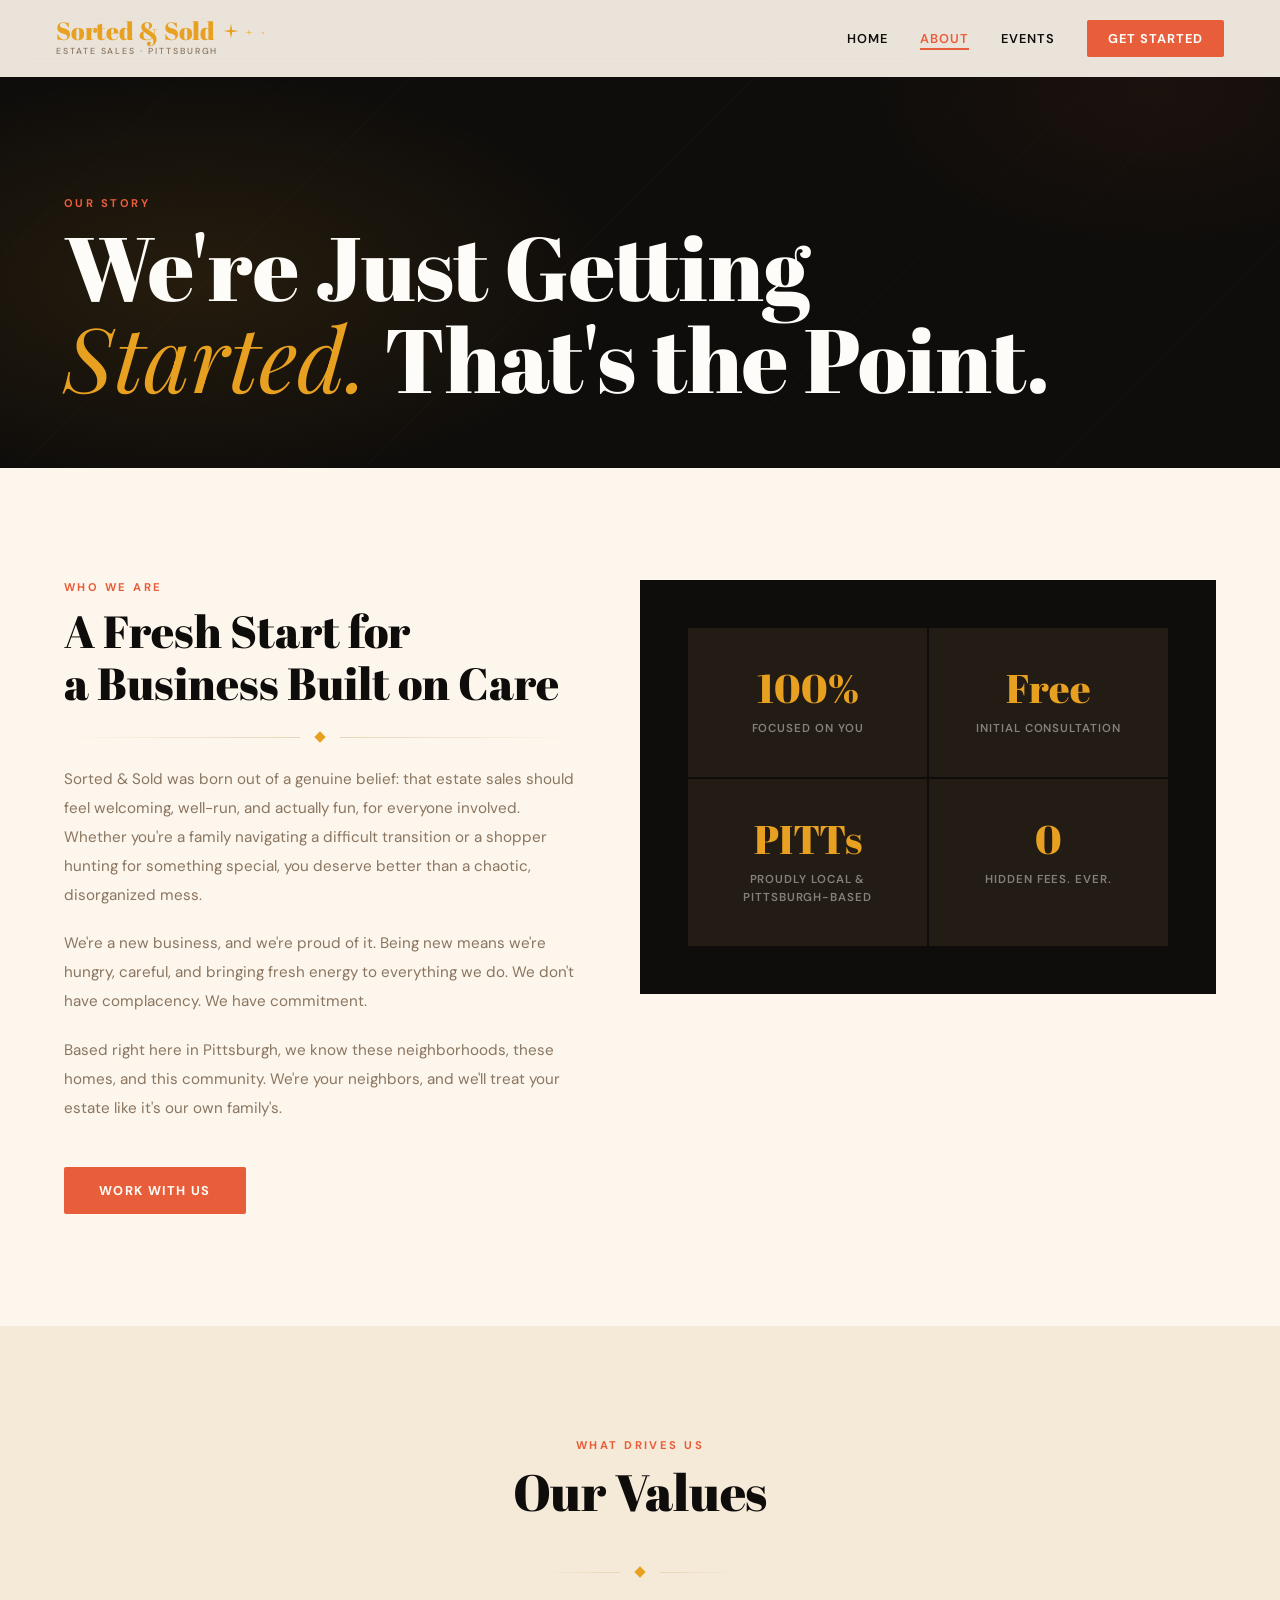
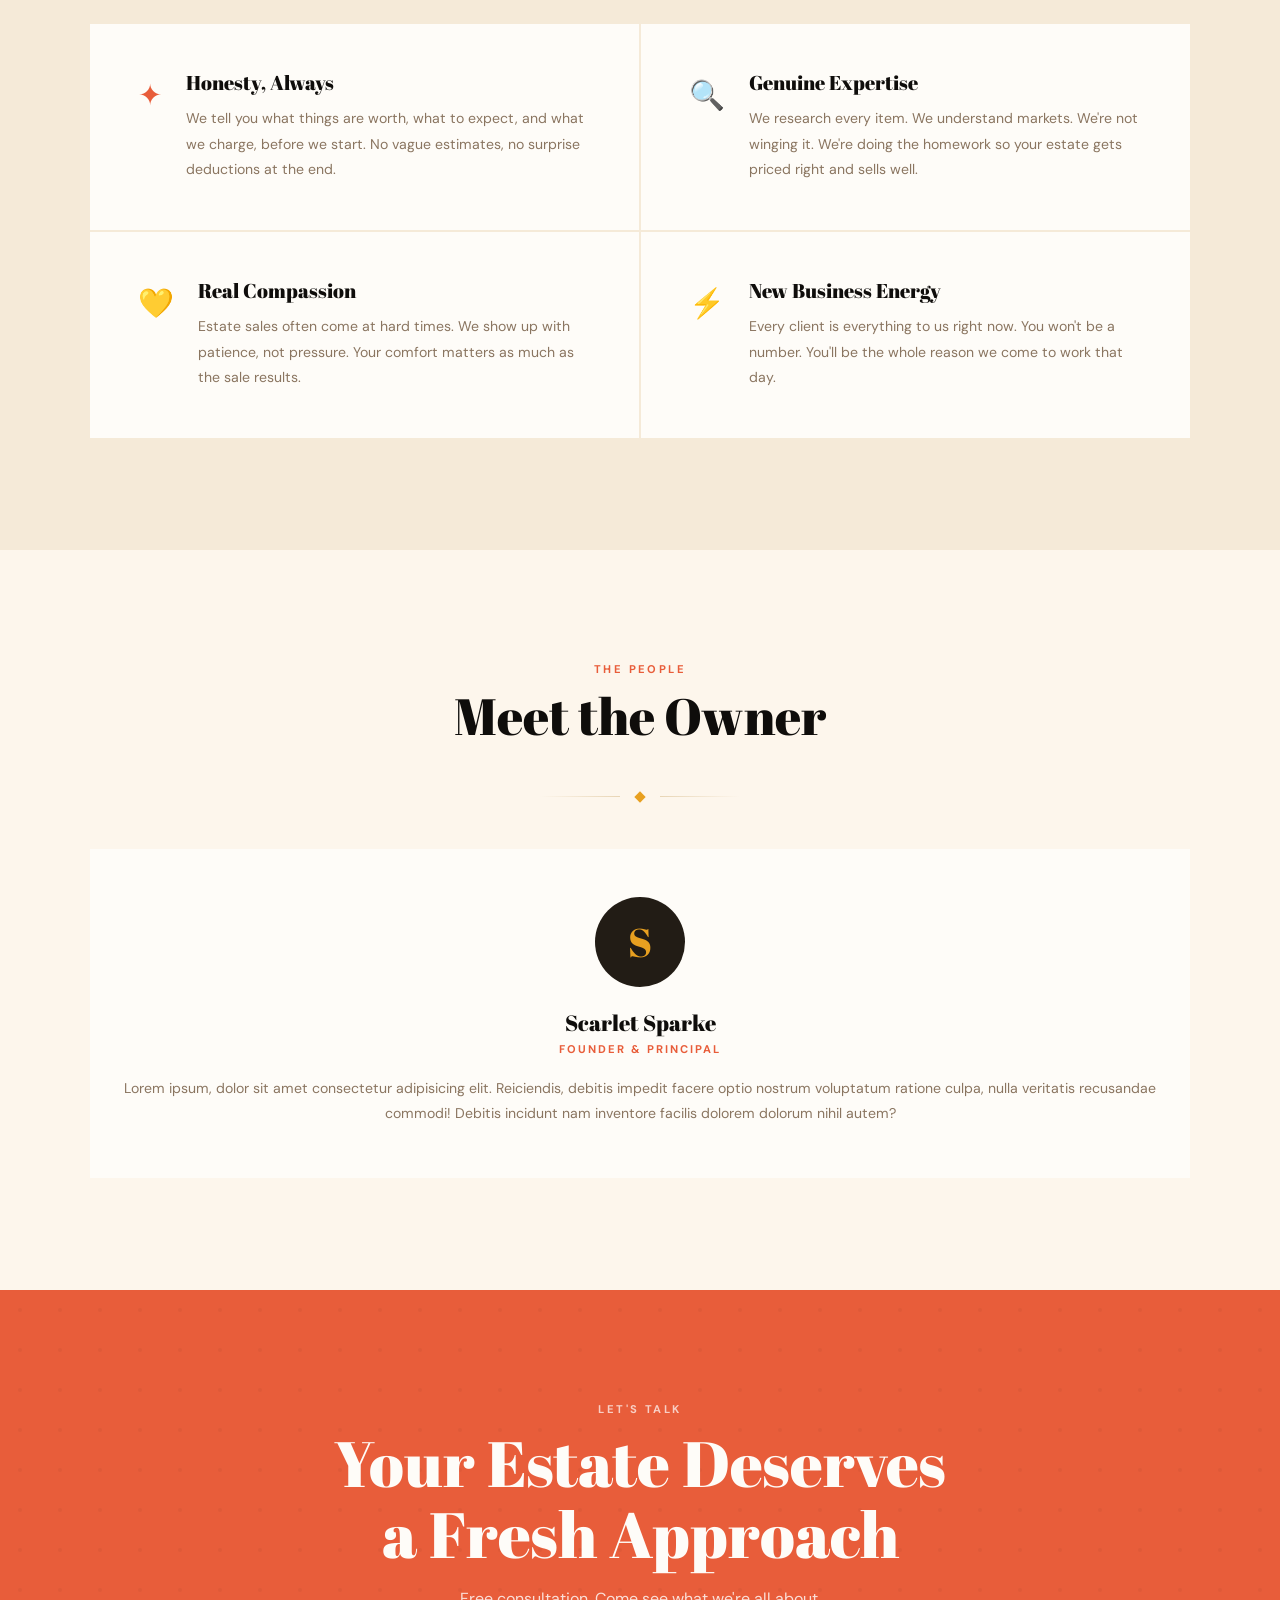
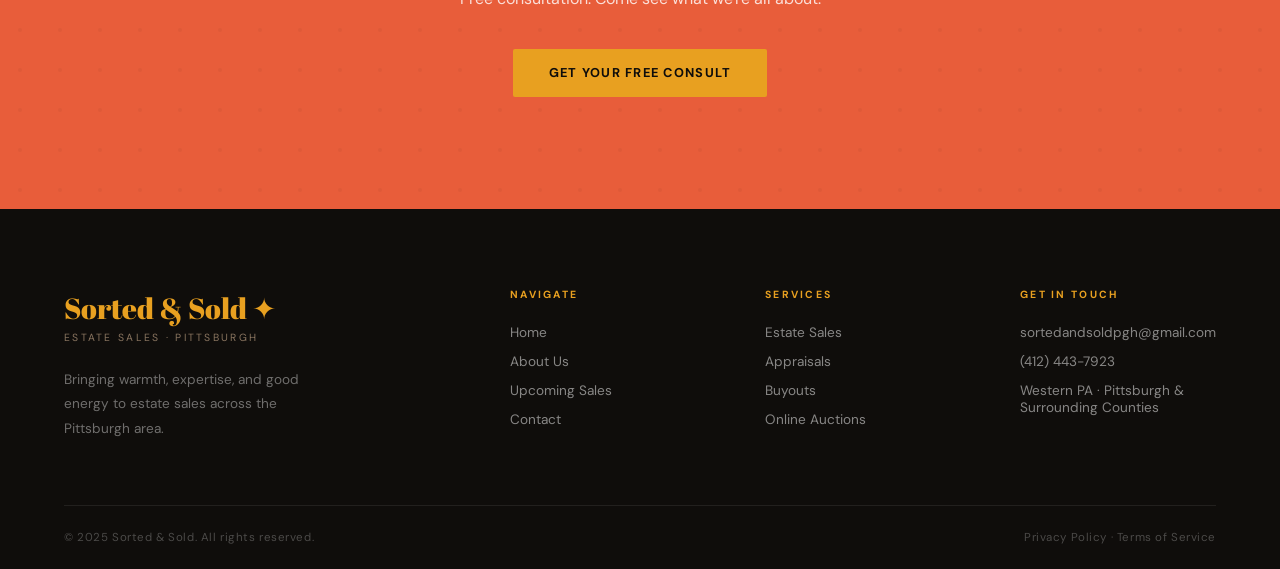
==== about.html @ 0064c1ed "Update about page content and styles Co-Authored-By: Claude Sonnet 4.6 <noreply@anthropic.com>" ====
<!DOCTYPE html>
<html lang="en">
<head>
  <meta charset="UTF-8" />
  <meta name="viewport" content="width=device-width, initial-scale=1.0" />
  <title>About — Sorted &amp; Sold</title>
  <link rel="stylesheet" href="styles.css" />
</head>
<body>

<nav id="mainNav">
  <a class="logo-wrap" href="index.html">
    <div class="logo-wordmark">
      Sorted &amp; Sold
      <span class="logo-sparkle-group">
        <span class="sparkle"><svg width="18" height="18" viewBox="0 0 24 24"><path d="M12 2 L13.5 10.5 L22 12 L13.5 13.5 L12 22 L10.5 13.5 L2 12 L10.5 10.5 Z" fill="#e8a020"/></svg></span>
        <span class="sparkle"><svg width="14" height="14" viewBox="0 0 24 24"><path d="M12 2 L13.5 10.5 L22 12 L13.5 13.5 L12 22 L10.5 13.5 L2 12 L10.5 10.5 Z" fill="#f5bb4a"/></svg></span>
        <span class="sparkle"><svg width="10" height="10" viewBox="0 0 24 24"><path d="M12 2 L13.5 10.5 L22 12 L13.5 13.5 L12 22 L10.5 13.5 L2 12 L10.5 10.5 Z" fill="#e8a020"/></svg></span>
      </span>
    </div>
    <span class="logo-tagline">Estate Sales · Pittsburgh</span>
  </a>
  <ul class="nav-links" id="navLinks">
    <li><a href="index.html" data-page="index.html">Home</a></li>
    <li><a href="about.html" data-page="about.html">About</a></li>
    <li><a href="events.html" data-page="events.html">Events</a></li>
    <li><a href="contact.html" data-page="contact.html" class="nav-cta">Get Started</a></li>
  </ul>
  <div class="hamburger" id="hamburger"><span></span><span></span><span></span></div>
</nav>

<div class="page-hero">
  <div class="page-hero-bg"></div>
  <div class="page-hero-lines"></div>
  <div class="page-hero-content">
    <span class="section-label">Our Story</span>
    <h1>We're Just Getting<br><em>Started.</em> That's the Point.</h1>
  </div>
</div>

<div class="about-story">
  <div class="about-story-text">
    <span class="section-label">Who We Are</span>
    <h2>A Fresh Start for<br>a Business Built on Care</h2>
    <div class="divider" style="margin:1.5rem 0"><div class="divider-diamond"></div></div>
    <p>Sorted &amp; Sold was born out of a genuine belief: that estate sales should feel welcoming, well-run, and actually fun, for everyone involved. Whether you're a family navigating a difficult transition or a shopper hunting for something special, you deserve better than a chaotic, disorganized mess.</p>
    <p>We're a new business, and we're proud of it. Being new means we're hungry, careful, and bringing fresh energy to everything we do. We don't have complacency. We have commitment.</p>
    <p>Based right here in Pittsburgh, we know these neighborhoods, these homes, and this community. We're your neighbors, and we'll treat your estate like it's our own family's.</p>
    <a href="contact.html" class="btn btn-coral" style="margin-top:1.5rem;display:inline-block">Work With Us</a>
  </div>
  <div class="about-visual">
    <div class="about-card">
      <div class="about-stat">
        <div class="num">100%</div>
        <div class="label">Focused on You</div>
      </div>
      <div class="about-stat">
        <div class="num">Free</div>
        <div class="label">Initial Consultation</div>
      </div>
      <div class="about-stat">
        <div class="num">PITTs</div>
        <div class="label">Proudly Local &amp; Pittsburgh-Based</div>
      </div>
      <div class="about-stat">
        <div class="num">0</div>
        <div class="label">Hidden Fees. Ever.</div>
      </div>
    </div>
  </div>
</div>

<section class="values-section">
  <div class="values-inner">
    <span class="section-label" style="text-align:center;display:block">What Drives Us</span>
    <h2>Our Values</h2>
    <div class="divider" style="max-width:200px;margin:1.5rem auto 3rem"><div class="divider-diamond"></div></div>
    <div class="values-grid">
      <div class="value-item">
        <div class="value-icon">✦</div>
        <div>
          <h3>Honesty, Always</h3>
          <p>We tell you what things are worth, what to expect, and what we charge, before we start. No vague estimates, no surprise deductions at the end.</p>
        </div>
      </div>
      <div class="value-item">
        <div class="value-icon">🔍</div>
        <div>
          <h3>Genuine Expertise</h3>
          <p>We research every item. We understand markets. We're not winging it. We're doing the homework so your estate gets priced right and sells well.</p>
        </div>
      </div>
      <div class="value-item">
        <div class="value-icon">💛</div>
        <div>
          <h3>Real Compassion</h3>
          <p>Estate sales often come at hard times. We show up with patience, not pressure. Your comfort matters as much as the sale results.</p>
        </div>
      </div>
      <div class="value-item">
        <div class="value-icon">⚡</div>
        <div>
          <h3>New Business Energy</h3>
          <p>Every client is everything to us right now. You won't be a number. You'll be the whole reason we come to work that day.</p>
        </div>
      </div>
    </div>
  </div>
</section>

<section class="team-section">
  <span class="section-label" style="text-align:center;display:block">The People</span>
  <h2>Meet the Owner</h2>
  <div class="divider" style="max-width:200px;margin:1.5rem auto 3rem"><div class="divider-diamond"></div></div>
  <div class="team-grid">
    <div class="team-card">
      <div class="team-avatar">S</div>
      <h3>Scarlet Sparke</h3>
      <div class="role">Founder &amp; Principal</div>
      <p>Lorem ipsum, dolor sit amet consectetur adipisicing elit. Reiciendis, debitis impedit facere optio nostrum voluptatum ratione culpa, nulla veritatis recusandae commodi! Debitis incidunt nam inventore facilis dolorem dolorum nihil autem?</p>
    </div>
  </div>
</section>

<section class="cta-banner">
  <span class="section-label">Let's Talk</span>
  <h2>Your Estate Deserves<br>a Fresh Approach</h2>
  <p>Free consultation. Come see what we're all about.</p>
  <a href="contact.html" class="btn btn-gold">Get Your Free Consult</a>
</section>

<footer>
  <div class="footer-inner">
    <div class="footer-brand">
      <div class="wordmark">Sorted &amp; Sold ✦</div>
      <div class="tagline">Estate Sales · Pittsburgh</div>
      <p>Bringing warmth, expertise, and good energy to estate sales across the Pittsburgh area.</p>
    </div>
    <div class="footer-col">
      <h4>Navigate</h4>
      <ul>
        <li><a href="index.html">Home</a></li>
        <li><a href="about.html">About Us</a></li>
        <li><a href="events.html">Upcoming Sales</a></li>
        <li><a href="contact.html">Contact</a></li>
      </ul>
    </div>
    <div class="footer-col">
      <h4>Services</h4>
      <ul>
        <li><span>Estate Sales</span></li>
        <li><span>Appraisals</span></li>
        <li><span>Buyouts</span></li>
        <li><span>Online Auctions</span></li>
      </ul>
    </div>
    <div class="footer-col">
      <h4>Get In Touch</h4>
      <ul>
        <li><span><a href="mailto:sortedandsoldpgh@gmail.com">sortedandsoldpgh@gmail.com</a></span></li>
        <li><span><a href="tel:+4124437923">(412) 443-7923</a></span></li>
        <li><span>Western PA · Pittsburgh &amp; Surrounding Counties</span></li>
      </ul>
    </div>
  </div>
  <div class="footer-bottom">
    <span>&copy; 2025 Sorted &amp; Sold. All rights reserved.</span>
    <span>Privacy Policy · Terms of Service</span>
  </div>
</footer>

<script src="nav.js"></script>
</body>
</html>
---- styles.css ----
/* ═══════════════════════════════════════════════════════════
   SORTED & SOLD — Reimagined Stylesheet
   Fonts: Abril Fatface (display) · DM Sans (body)
   Vibe: Bold, warm, funky local gem — treasure hunt energy
═══════════════════════════════════════════════════════════ */

@import url('https://fonts.googleapis.com/css2?family=Abril+Fatface&family=DM+Sans:ital,wght@0,300;0,400;0,500;0,700;1,400&family=Playfair+Display:ital,wght@1,700&display=swap');

/* ─── DESIGN TOKENS ─── */
:root {
  --black:      #0f0d0b;
  --brown:      #1a1410;
  --warm-dark:  #221c15;
  --cream:      #fdf6ec;
  --offcream:   #f5ead8;
  --tan:        #e8d5b5;
  --gold:       #e8a020;
  --gold-lt:    #f5bb4a;
  --gold-dk:    #b87a10;
  --coral:      #e85d3a;
  --sage:       #6a8c5f;
  --teal:       #2a7f7f;
  --muted:      #8a7560;
  --white:      #fefcf8;

  --font-display: 'Abril Fatface', Georgia, serif;
  --font-italic:  'Playfair Display', Georgia, serif;
  --font-body:    'DM Sans', 'Helvetica Neue', sans-serif;

  --transition: 0.35s cubic-bezier(0.25, 0.46, 0.45, 0.94);
  --radius: 4px;
}

/* ─── RESET ─── */
*, *::before, *::after { box-sizing: border-box; margin: 0; padding: 0; }
html { scroll-behavior: smooth; }
body {
  background: var(--cream);
  color: var(--black);
  font-family: var(--font-body);
  font-weight: 400;
  overflow-x: hidden;
}
img { display: block; max-width: 100%; }
a { color: inherit; text-decoration: none; }
ul { list-style: none; }
input, textarea, select { font-family: var(--font-body); }

h1, h2, h3, h4, h5, h6 {
  font-family: var(--font-display);
  font-weight: 400;
  line-height: 1.1;
}

/* ─── SPARKLE LOGO COMPONENT ─── */
.logo-wrap {
  display: flex; flex-direction: column; line-height: 1;
  cursor: pointer; position: relative;
}
.logo-wordmark {
  font-family: var(--font-display);
  font-size: 1.55rem;
  color: var(--gold);
  letter-spacing: -0.01em;
  position: relative;
  display: inline-flex; align-items: center; gap: 0.3rem;
}
.logo-sparkle-group {
  display: inline-flex; align-items: center; gap: 2px;
  margin-left: 2px;
}
.sparkle {
  display: inline-block;
  animation: sparklePulse 2s ease-in-out infinite;
}
.sparkle:nth-child(2) { animation-delay: 0.4s; transform: scale(0.65); }
.sparkle:nth-child(3) { animation-delay: 0.8s; transform: scale(0.45); }
@keyframes sparklePulse {
  0%, 100% { opacity: 1; transform: scale(1) rotate(0deg); }
  50% { opacity: 0.5; transform: scale(1.2) rotate(15deg); }
}
.sparkle:nth-child(2) {
  animation: sparklePulse2 2s 0.4s ease-in-out infinite;
}
.sparkle:nth-child(3) {
  animation: sparklePulse3 2s 0.8s ease-in-out infinite;
}
@keyframes sparklePulse2 {
  0%, 100% { opacity: 0.7; transform: scale(0.65) rotate(0deg); }
  50% { opacity: 0.3; transform: scale(0.85) rotate(-20deg); }
}
@keyframes sparklePulse3 {
  0%, 100% { opacity: 0.5; transform: scale(0.45) rotate(0deg); }
  50% { opacity: 1; transform: scale(0.6) rotate(25deg); }
}
.logo-tagline {
  font-family: var(--font-body);
  font-size: 0.55rem;
  letter-spacing: 0.22em;
  text-transform: uppercase;
  color: var(--muted);
  margin-top: 3px;
  font-weight: 500;
}

/* ─── NAV ─── */
nav {
  position: fixed; top: 0; left: 0; right: 0; z-index: 100;
  display: flex; align-items: center; justify-content: space-between;
  padding: 1.2rem 3.5rem;
  background: rgba(253,246,236,0.92);
  backdrop-filter: blur(12px);
  -webkit-backdrop-filter: blur(12px);
  transition: all var(--transition);
  border-bottom: 2px solid transparent;
}
nav.scrolled {
  border-bottom-color: var(--gold);
  padding: 0.9rem 3.5rem;
  box-shadow: 0 4px 30px rgba(232,160,32,0.12);
}
.nav-links {
  display: flex; gap: 2rem; align-items: center;
}
.nav-links a {
  font-family: var(--font-body);
  font-size: 0.8rem;
  font-weight: 600;
  letter-spacing: 0.08em;
  text-transform: uppercase;
  color: var(--black);
  transition: color var(--transition);
  position: relative;
}
.nav-links a::after {
  content: '';
  position: absolute; bottom: -3px; left: 0; right: 100%;
  height: 2px; background: var(--coral);
  transition: right var(--transition);
}
.nav-links a:hover,
.nav-links a.active { color: var(--coral); }
.nav-links a:hover::after,
.nav-links a.active::after { right: 0; }

.nav-cta {
  background: var(--coral) !important;
  color: var(--white) !important;
  padding: 0.6rem 1.3rem;
  border-radius: 2px;
  font-weight: 700 !important;
  transition: background var(--transition) !important;
}
.nav-cta::after { display: none !important; }
.nav-cta:hover { background: #c94d2c !important; color: var(--white) !important; }

.hamburger { display: none; flex-direction: column; gap: 5px; cursor: pointer; }
.hamburger span { display: block; width: 26px; height: 2px; background: var(--black); transition: all 0.3s; border-radius: 2px; }

/* ─── DIVIDER ─── */
.divider {
  display: flex; align-items: center; gap: 1rem;
  margin: 1.5rem 0;
}
.divider::before, .divider::after {
  content: ''; flex: 1; height: 1px;
  background: linear-gradient(to right, transparent, var(--tan));
}
.divider::after { background: linear-gradient(to left, transparent, var(--tan)); }
.divider-diamond {
  width: 8px; height: 8px;
  background: var(--gold);
  transform: rotate(45deg);
}

/* ─── SECTION LABEL ─── */
.section-label {
  font-family: var(--font-body);
  font-size: 0.7rem;
  font-weight: 700;
  letter-spacing: 0.22em;
  text-transform: uppercase;
  color: var(--coral);
  display: block;
  margin-bottom: 0.75rem;
}

/* ─── BUTTONS ─── */
.btn {
  display: inline-block;
  font-family: var(--font-body);
  font-size: 0.8rem;
  font-weight: 700;
  letter-spacing: 0.1em;
  text-transform: uppercase;
  padding: 0.95rem 2.2rem;
  cursor: pointer;
  transition: all var(--transition);
  border: none;
  border-radius: 2px;
}
.btn-gold {
  background: var(--gold);
  color: var(--black);
}
.btn-gold:hover {
  background: var(--gold-lt);
  transform: translateY(-2px);
  box-shadow: 0 6px 20px rgba(232,160,32,0.35);
}
.btn-outline {
  background: transparent;
  border: 2px solid var(--black);
  color: var(--black);
}
.btn-outline:hover {
  background: var(--black);
  color: var(--cream);
}
.btn-coral {
  background: var(--coral);
  color: var(--white);
}
.btn-coral:hover {
  background: #c94d2c;
  transform: translateY(-2px);
  box-shadow: 0 6px 20px rgba(232,93,58,0.35);
}
.btn-outline-white {
  background: transparent;
  border: 2px solid rgba(255,255,255,0.6);
  color: var(--white);
}
.btn-outline-white:hover {
  background: rgba(255,255,255,0.15);
}

/* ═══════════════════════════════════════
   HOMEPAGE — HERO
═══════════════════════════════════════ */
.hero {
  min-height: 100vh;
  background: var(--black);
  position: relative;
  display: flex; align-items: center; justify-content: center;
  overflow: hidden;
}
.hero-bg-pattern {
  position: absolute; inset: 0;
  background-image:
    radial-gradient(circle at 20% 30%, rgba(232,160,32,0.12) 0%, transparent 50%),
    radial-gradient(circle at 80% 70%, rgba(232,93,58,0.08) 0%, transparent 50%);
}
.hero-texture {
  position: absolute; inset: 0;
  background-image: url("data:image/svg+xml,%3Csvg width='60' height='60' viewBox='0 0 60 60' xmlns='http://www.w3.org/2000/svg'%3E%3Cg fill='none' fill-rule='evenodd'%3E%3Cg fill='%23e8a020' fill-opacity='0.03'%3E%3Cpath d='M36 34v-4h-2v4h-4v2h4v4h2v-4h4v-2h-4zm0-30V0h-2v4h-4v2h4v4h2V6h4V4h-4zM6 34v-4H4v4H0v2h4v4h2v-4h4v-2H6zM6 4V0H4v4H0v2h4v4h2V6h4V4H6z'/%3E%3C/g%3E%3C/g%3E%3C/svg%3E");
}
.hero-content {
  position: relative; z-index: 2;
  text-align: center;
  padding: 2rem;
  max-width: 900px;
}
.hero-eyebrow {
  font-family: var(--font-body);
  font-size: 0.75rem;
  font-weight: 700;
  letter-spacing: 0.3em;
  text-transform: uppercase;
  color: var(--gold);
  margin-bottom: 2rem;
  display: block;
}
.hero-title-wrap {
  display: flex; align-items: center; justify-content: center;
  gap: 0.5rem; flex-wrap: wrap;
}
.hero-title {
  font-family: var(--font-display);
  font-size: clamp(5rem, 14vw, 11rem);
  color: var(--white);
  line-height: 0.9;
  letter-spacing: -0.02em;
}
.hero-title em {
  font-style: italic;
  color: var(--gold);
  font-family: var(--font-italic);
}
.hero-amp {
  font-family: var(--font-display);
  font-size: clamp(4rem, 10vw, 7rem);
  color: var(--coral);
  line-height: 0.9;
  display: block;
  margin: -0.5rem 0;
}
.hero-sparkles-big {
  display: flex; justify-content: center;
  gap: 1rem; margin: 0.5rem 0 1.5rem;
}
.hero-sparkles-big svg {
  animation: sparklePulse 2.5s ease-in-out infinite;
}
.hero-sparkles-big svg:nth-child(2) { animation-delay: 0.6s; }
.hero-sparkles-big svg:nth-child(3) { animation-delay: 1.2s; }
.hero-subtitle {
  font-family: var(--font-body);
  font-size: clamp(1rem, 2.5vw, 1.3rem);
  color: rgba(253,246,236,0.7);
  margin-bottom: 3rem;
  font-weight: 300;
  letter-spacing: 0.05em;
}
.hero-actions {
  display: flex; gap: 1rem; justify-content: center; flex-wrap: wrap;
}
.hero-scroll {
  position: absolute; bottom: 2.5rem; left: 50%; transform: translateX(-50%);
  font-family: var(--font-body);
  font-size: 0.65rem;
  letter-spacing: 0.25em;
  text-transform: uppercase;
  color: rgba(253,246,236,0.4);
  display: flex; flex-direction: column; align-items: center; gap: 0.5rem;
}
.hero-scroll::after {
  content: '';
  width: 1px; height: 40px;
  background: linear-gradient(to bottom, rgba(253,246,236,0.4), transparent);
  animation: scrollPulse 1.8s ease-in-out infinite;
}
@keyframes scrollPulse {
  0%, 100% { opacity: 1; transform: scaleY(1); }
  50% { opacity: 0.3; transform: scaleY(0.7); }
}

/* ─── TICKER STRIP ─── */
.ticker-strip {
  background: var(--gold);
  color: var(--black);
  padding: 0.75rem 0;
  overflow: hidden;
  white-space: nowrap;
}
.ticker-inner {
  display: inline-flex; gap: 0;
  animation: ticker 25s linear infinite;
}
.ticker-inner:hover { animation-play-state: paused; }
@keyframes ticker {
  0% { transform: translateX(0); }
  100% { transform: translateX(-50%); }
}
.ticker-item {
  font-family: var(--font-body);
  font-size: 0.75rem;
  font-weight: 700;
  letter-spacing: 0.15em;
  text-transform: uppercase;
  padding: 0 2.5rem;
}
.ticker-dot {
  color: var(--black);
  opacity: 0.5;
}

/* ─── WHY US ─── */
.why-us {
  padding: 7rem 4rem;
  background: var(--cream);
}
.why-us-header {
  text-align: center;
  margin-bottom: 4rem;
}
.why-us-header h2 {
  font-size: clamp(2.5rem, 5vw, 4rem);
  color: var(--black);
  margin-top: 0.5rem;
}
.why-us-header h2 em {
  font-family: var(--font-italic);
  font-style: italic;
  color: var(--coral);
}
.features-grid {
  display: grid;
  grid-template-columns: repeat(3, 1fr);
  gap: 2px;
  max-width: 1200px; margin: 0 auto;
}
.feature-card {
  background: var(--warm-dark);
  color: var(--cream);
  padding: 3rem 2.5rem;
  position: relative;
  overflow: hidden;
  transition: transform var(--transition);
}
.feature-card:hover { transform: translateY(-4px); }
.feature-card::before {
  content: '';
  position: absolute; top: 0; left: 0; right: 0;
  height: 3px;
  background: var(--gold);
  transform: scaleX(0);
  transition: transform var(--transition);
  transform-origin: left;
}
.feature-card:hover::before { transform: scaleX(1); }
.feature-num {
  font-family: var(--font-display);
  font-size: 3.5rem;
  color: var( --gold);
  line-height: 1;
  margin-bottom: 1.5rem;
}
.feature-card h3 {
  font-family: var(--font-display);
  font-size: 1.4rem;
  color: var(--white);
  margin-bottom: 1rem;
}
.feature-card p {
  font-size: 0.9rem;
  color: rgba(232,230,220,0.65);
  line-height: 1.75;
  font-weight: 300;
}

/* ─── PROCESS ─── */
.process-strip {
  background: var(--offcream);
  padding: 6rem 4rem;
  position: relative;
  overflow: hidden;
}
.process-strip::before {
  content: '';
  position: absolute; inset: 0;
  background-image: repeating-linear-gradient(
    90deg,
    transparent, transparent 99px,
    rgba(232,160,32,0.06) 99px, rgba(232,160,32,0.06) 100px
  );
}
.process-inner {
  max-width: 1100px; margin: 0 auto; position: relative;
  text-align: center;
}
.process-inner h2 {
  font-size: clamp(2rem, 4vw, 3.2rem);
  margin-bottom: 4rem;
}
.process-inner h2 em {
  font-family: var(--font-italic);
  font-style: italic;
  color: var(--gold);
}
.steps {
  display: grid; grid-template-columns: repeat(4, 1fr);
  gap: 1rem; position: relative;
}
.steps::before {
  content: '';
  position: absolute; top: 2.5rem; left: 12%; right: 12%;
  height: 2px;
  background: repeating-linear-gradient(90deg, var(--gold) 0, var(--gold) 8px, transparent 8px, transparent 16px);
}
.step {
  text-align: center; padding: 1rem;
}
.step-circle {
  width: 5rem; height: 5rem;
  border-radius: 50%;
  background: var(--black);
  color: var(--gold);
  font-family: var(--font-display);
  font-size: 1.3rem;
  display: flex; align-items: center; justify-content: center;
  margin: 0 auto 1.5rem;
  position: relative; z-index: 1;
  box-shadow: 0 0 0 6px var(--offcream), 0 0 0 8px var(--gold);
}
.step h4 {
  font-family: var(--font-display);
  font-size: 1.1rem;
  margin-bottom: 0.75rem;
  color: var(--black);
}
.step p {
  font-size: 0.85rem;
  color: var(--muted);
  line-height: 1.7;
}

/* ─── SOCIAL PROOF / CREDIBILITY ─── */
.credibility-section {
  background: var(--warm-dark);
  padding: 6rem 4rem;
  text-align: center;
}
.credibility-section .section-label { color: var(--gold); }
.credibility-section h2 {
  font-size: clamp(2rem, 4vw, 3rem);
  color: var(--white);
  margin-bottom: 1rem;
}
.credibility-section h2 em {
  font-family: var(--font-italic);
  font-style: italic;
  color: var(--gold);
}
.cred-intro {
  font-size: 1rem;
  color: rgba(232,230,220,0.65);
  max-width: 650px; margin: 0 auto 4rem;
  line-height: 1.8;
}
.cred-grid {
  display: grid; grid-template-columns: repeat(3, 1fr);
  gap: 2px; max-width: 1100px; margin: 0 auto 5rem;
}
.cred-card {
  background: rgba(255,255,255,0.04);
  border: 1px solid rgba(232,160,32,0.15);
  padding: 3rem 2rem;
  text-align: left;
}
.cred-icon {
  font-size: 2rem; margin-bottom: 1.5rem;
}
.cred-card h3 {
  font-family: var(--font-display);
  font-size: 1.2rem; color: var(--gold-lt);
  margin-bottom: 1rem;
}
.cred-card p {
  font-size: 0.88rem;
  color: rgba(232,230,220,0.6);
  line-height: 1.75;
}
.promise-banner {
  background: var(--gold);
  padding: 2.5rem 3rem;
  max-width: 800px; margin: 0 auto;
  border-radius: 2px;
}
.promise-banner p {
  font-family: var(--font-display);
  font-size: 1.4rem;
  color: var(--black);
  line-height: 1.4;
}
.promise-banner span {
  font-family: var(--font-italic);
  font-style: italic;
}

/* ─── SERVICE AREA ─── */
.service-area-section {
  background: var(--cream);
  padding: 6rem 4rem;
  text-align: center;
  border-top: 1px solid rgba(0,0,0,0.07);
}
.service-area-inner {
  max-width: 680px;
  margin: 0 auto;
}
.service-area-section h2 { margin-bottom: 1rem; }
.service-area-section > .service-area-inner > p { color: var(--muted); margin-bottom: 1.5rem; }
.service-area-list {
  list-style: none;
  display: flex;
  flex-wrap: wrap;
  justify-content: center;
  gap: 0.6rem 1.2rem;
  padding: 0;
  margin: 0 0 1.5rem;
}
.service-area-list li {
  background: var(--warm-white);
  border: 1px solid rgba(0,0,0,0.1);
  border-radius: 2rem;
  padding: 0.4rem 1.1rem;
  font-size: 0.9rem;
  font-weight: 500;
  color: var(--dark);
}
.service-area-note {
  font-size: 0.85rem;
  color: var(--muted);
  margin-top: 0.5rem;
}

/* ─── CTA BANNER ─── */
.cta-banner {
  background: var(--coral);
  padding: 7rem 4rem;
  text-align: center;
  position: relative;
  overflow: hidden;
}
.cta-banner::before {
  content: '';
  position: absolute; inset: 0;
  background-image: url("data:image/svg+xml,%3Csvg width='40' height='40' viewBox='0 0 40 40' xmlns='http://www.w3.org/2000/svg'%3E%3Cg fill='%23000' fill-opacity='0.04'%3E%3Ccircle cx='20' cy='20' r='2'/%3E%3C/g%3E%3C/svg%3E");
}
.cta-banner .section-label { color: rgba(255,255,255,0.7); }
.cta-banner h2 {
  font-size: clamp(2.5rem, 5vw, 4rem);
  color: var(--white);
  margin-bottom: 1.2rem;
  position: relative;
}
.cta-banner p {
  font-size: 1rem;
  color: rgba(255,255,255,0.8);
  margin-bottom: 2.5rem;
  position: relative;
  font-weight: 400;
}
.cta-banner .btn {
  position: relative;
}

/* ─── FOOTER ─── */
footer {
  background: var(--black);
  color: var(--white);
  padding: 5rem 4rem 0;
}
.footer-inner {
  display: grid;
  grid-template-columns: 2fr 1fr 1fr 1fr;
  gap: 4rem;
  max-width: 1200px; margin: 0 auto;
  padding-bottom: 4rem;
  border-bottom: 1px solid rgba(255,255,255,0.08);
}
.footer-brand .wordmark {
  font-family: var(--font-display);
  font-size: 1.8rem;
  color: var(--gold);
  margin-bottom: 0.25rem;
}
.footer-brand .tagline {
  font-size: 0.65rem;
  letter-spacing: 0.22em;
  text-transform: uppercase;
  color: var(--muted);
  margin-bottom: 1.5rem;
}
.footer-brand p {
  font-size: 0.85rem;
  color: rgba(255,255,255,0.4);
  line-height: 1.8;
  max-width: 280px;
}
.footer-col h4 {
  font-family: var(--font-body);
  font-size: 0.65rem;
  font-weight: 700;
  letter-spacing: 0.22em;
  text-transform: uppercase;
  color: var(--gold);
  margin-bottom: 1.5rem;
}
.footer-col ul { display: flex; flex-direction: column; gap: 0.75rem; }
.footer-col li {
  font-size: 0.85rem;
  color: rgba(255,255,255,0.5);
  transition: color var(--transition);
}
.footer-col li a:hover { color: var(--white); }
.footer-bottom {
  max-width: 1200px; margin: 0 auto;
  padding: 1.5rem 0;
  display: flex; justify-content: space-between;
  font-size: 0.72rem;
  color: rgba(255,255,255,0.25);
  letter-spacing: 0.05em;
  flex-wrap: wrap; gap: 0.5rem;
}

/* ═══════════════════════════════════════
   INTERIOR PAGE HERO
═══════════════════════════════════════ */
.page-hero {
  min-height: 52vh;
  display: flex; align-items: flex-end;
  padding: 5rem 4rem 4rem;
  position: relative;
  overflow: hidden;
  background: var(--black);
}
.page-hero-bg {
  position: absolute; inset: 0;
  background:
    radial-gradient(ellipse 60% 80% at 15% 60%, rgba(232,160,32,0.1) 0%, transparent 55%),
    radial-gradient(ellipse 40% 60% at 90% 20%, rgba(232,93,58,0.06) 0%, transparent 55%),
    var(--black);
}
.page-hero-lines {
  position: absolute; inset: 0;
  background-image: repeating-linear-gradient(
    -45deg,
    transparent, transparent 80px,
    rgba(232,160,32,0.015) 80px, rgba(232,160,32,0.015) 81px
  );
}
.page-hero-content {
  position: relative; z-index: 2;
  max-width: 1200px; margin: 0 auto; width: 100%;
}
.page-hero h1 {
  font-family: var(--font-display);
  font-size: clamp(3rem, 7vw, 6rem);
  color: var(--white);
  line-height: 1.0;
}
.page-hero h1 em {
  font-family: var(--font-italic);
  font-style: italic;
  color: var(--gold);
}

/* ═══════════════════════════════════════
   ABOUT PAGE
═══════════════════════════════════════ */
.about-story {
  display: grid; grid-template-columns: 1fr 1fr;
  gap: 0; max-width: 100%;
  padding: 7rem 4rem;
  background: var(--cream);
}
.about-story-text { padding-right: 4rem; }
.about-story-text h2 {
  font-size: clamp(2rem, 3.5vw, 3rem);
  margin-bottom: 1.5rem;
  line-height: 1.15;
}
.about-story-text p {
  font-size: 0.95rem;
  color: var(--muted);
  line-height: 1.9;
  margin-bottom: 1.25rem;
}
.about-visual { display: flex; align-items: flex-start; }
.about-card {
  background: var(--black);
  padding: 3rem;
  display: grid; grid-template-columns: 1fr 1fr;
  gap: 2px; width: 100%;
}
.about-stat {
  background: var(--warm-dark);
  padding: 2.5rem 2rem;
  text-align: center;
}
.about-stat .num {
  font-family: var(--font-display);
  font-size: 2.5rem;
  color: var(--gold);
  line-height: 1;
  margin-bottom: 0.75rem;
}
.about-stat .label {
  font-size: 0.72rem;
  font-weight: 600;
  letter-spacing: 0.08em;
  text-transform: uppercase;
  color: rgba(232,230,220,0.5);
  line-height: 1.5;
}

/* ─── VALUES ─── */
.values-section {
  background: var(--offcream);
  padding: 7rem 4rem;
}
.values-inner {
  max-width: 1100px; margin: 0 auto; text-align: center;
}
.values-inner h2 {
  font-size: clamp(2.2rem, 4vw, 3.5rem);
  margin-bottom: 3rem;
}
.values-grid {
  display: grid; grid-template-columns: repeat(2, 1fr);
  gap: 2px; text-align: left;
}
.value-item {
  background: var(--white);
  padding: 3rem;
  display: flex; gap: 1.5rem;
  transition: transform var(--transition), box-shadow var(--transition);
}
.value-item:hover {
  transform: translateY(-3px);
  box-shadow: 0 10px 30px rgba(0,0,0,0.08);
}
.value-icon {
  font-size: 1.8rem;
  color: var(--coral);
  flex-shrink: 0;
  margin-top: 0.2rem;
}
.value-item h3 {
  font-family: var(--font-display);
  font-size: 1.25rem;
  margin-bottom: 0.75rem;
  color: var(--black);
}
.value-item p {
  font-size: 0.88rem;
  color: var(--muted);
  line-height: 1.8;
}

/* ─── TEAM ─── */
.team-section {
  background: var(--cream);
  padding: 7rem 4rem;
  text-align: center;
}
.team-section h2 {
  font-size: clamp(2.2rem, 4vw, 3.5rem);
  margin-bottom: 3rem;
}
.team-grid {
  /* display: grid; grid-template-columns: repeat(3, 1fr); */
  gap: 2rem; max-width: 1100px; margin: 0 auto;
}
.team-card {
  background: var(--white);
  padding: 3rem 2rem;
  text-align: center;
  border-bottom: 4px solid transparent;
  transition: all var(--transition);
}
.team-card:hover {
  border-bottom-color: var(--coral);
  transform: translateY(-4px);
  box-shadow: 0 12px 30px rgba(0,0,0,0.1);
}
.team-avatar {
  width: 90px; height: 90px;
  border-radius: 50%;
  background: var(--warm-dark);
  color: var(--gold);
  font-family: var(--font-display);
  font-size: 2.5rem;
  display: flex; align-items: center; justify-content: center;
  margin: 0 auto 1.5rem;
}
.team-card h3 {
  font-family: var(--font-display);
  font-size: 1.4rem;
  margin-bottom: 0.4rem;
}
.team-card .role {
  font-size: 0.7rem;
  font-weight: 700;
  letter-spacing: 0.18em;
  text-transform: uppercase;
  color: var(--coral);
  margin-bottom: 1.25rem;
}
.team-card p {
  font-size: 0.88rem;
  color: var(--muted);
  line-height: 1.8;
}

/* ═══════════════════════════════════════
   EVENTS PAGE
═══════════════════════════════════════ */
.events-intro {
  display: grid; grid-template-columns: 1fr 1fr;
  gap: 4rem; padding: 7rem 4rem;
  background: var(--cream);
  max-width: 100%;
}
.events-intro h2 {
  font-size: clamp(1.8rem, 3vw, 2.8rem);
  margin-bottom: 1.5rem;
  line-height: 1.2;
}
.events-intro p {
  font-size: 0.92rem;
  color: var(--muted);
  line-height: 1.9;
  margin-bottom: 1rem;
}

.cal-subscribe {
  margin-top: 3rem;
  padding: 2.5rem;
  background: var(--warm-dark);
  border-radius: 2px;
}
.cal-subscribe h3 {
  font-family: var(--font-display);
  font-size: 1.5rem;
  color: var(--gold-lt);
  margin-bottom: 0.75rem;
}
.cal-subscribe p {
  font-size: 0.82rem;
  color: rgba(232,230,220,0.55);
  margin-bottom: 1.5rem;
}
.cal-buttons {
  display: flex; flex-direction: column; gap: 0.75rem;
}
.cal-btn {
  display: flex; align-items: center; gap: 0.75rem;
  background: rgba(255,255,255,0.06);
  border: 1px solid rgba(232,160,32,0.25);
  color: var(--cream);
  font-family: var(--font-body);
  font-size: 0.78rem;
  font-weight: 600;
  letter-spacing: 0.08em;
  padding: 0.85rem 1.25rem;
  cursor: pointer;
  transition: all var(--transition);
  border-radius: 2px;
}
.cal-btn:hover {
  background: rgba(232,160,32,0.15);
  border-color: var(--gold);
  color: var(--gold-lt);
}

.gcal-frame {
  background: var(--offcream);
  border: 2px solid var(--tan);
  padding: 3rem; text-align: center;
  border-radius: 2px;
}
.gcal-frame h3 {
  font-family: var(--font-display);
  font-size: 1.5rem;
  color: var(--black); margin-bottom: 0.75rem;
}
.gcal-frame p {
  font-size: 0.78rem; color: var(--muted); margin-bottom: 1.5rem; line-height: 1.9;
}
.gcal-placeholder {
  background: var(--white);
  border: 2px dashed var(--tan);
  height: 380px;
  display: flex; align-items: center; justify-content: center;
  flex-direction: column; gap: 1rem;
  color: var(--muted);
  font-family: var(--font-body);
  font-size: 0.78rem; letter-spacing: 0.08em;
}
.gcal-placeholder svg { opacity: 0.3; }

.events-list {
  padding: 3rem 4rem 7rem;
  max-width: 1200px; margin: 0 auto;
}
.events-filter {
  display: flex; gap: 0.5rem; margin-bottom: 2.5rem;
  flex-wrap: wrap;
}
.filter-btn {
  font-family: var(--font-body);
  font-size: 0.78rem;
  font-weight: 700;
  letter-spacing: 0.1em;
  text-transform: uppercase;
  padding: 0.6rem 1.4rem;
  background: transparent;
  border: 2px solid var(--tan);
  color: var(--muted);
  cursor: pointer;
  transition: all var(--transition);
  border-radius: 2px;
}
.filter-btn.active, .filter-btn:hover {
  background: var(--black);
  border-color: var(--black);
  color: var(--white);
}

.event-card {
  display: grid; grid-template-columns: 120px 1fr auto;
  border: 2px solid var(--tan);
  margin-bottom: 1rem;
  background: var(--white);
  transition: all var(--transition);
  border-radius: 2px;
  overflow: hidden;
}
.event-card:hover {
  border-color: var(--gold);
  box-shadow: 0 8px 25px rgba(0,0,0,0.08);
  transform: translateX(4px);
}
.event-date-block {
  background: var(--black);
  display: flex; flex-direction: column;
  align-items: center; justify-content: center;
  padding: 2rem 1rem;
  text-align: center;
}
.event-month {
  font-family: var(--font-body);
  font-size: 0.6rem; letter-spacing: 0.22em; text-transform: uppercase;
  color: var(--gold); margin-bottom: 0.25rem; font-weight: 700;
}
.event-day {
  font-family: var(--font-display);
  font-size: 2.8rem;
  color: var(--white); line-height: 1;
}
.event-weekday {
  font-family: var(--font-body);
  font-size: 0.55rem; letter-spacing: 0.18em; text-transform: uppercase;
  color: rgba(255,255,255,0.4); margin-top: 0.25rem;
}
.event-info { padding: 2rem 2.5rem; }
.event-tag {
  display: inline-block;
  font-family: var(--font-body);
  font-size: 0.6rem; font-weight: 700; letter-spacing: 0.18em; text-transform: uppercase;
  color: var(--white); background: var(--coral);
  padding: 0.25rem 0.75rem; margin-bottom: 0.75rem;
  border-radius: 2px;
}
.event-info h3 {
  font-family: var(--font-display);
  font-size: 1.5rem; margin-bottom: 0.6rem;
  color: var(--black);
}
.event-meta {
  display: flex; gap: 1.5rem; flex-wrap: wrap;
  font-family: var(--font-body);
  font-size: 0.78rem; color: var(--muted); font-weight: 500;
}
.event-meta span::before { content: '· '; color: var(--gold); }
.event-action {
  display: flex; align-items: center; padding: 2rem;
  border-left: 2px solid var(--tan);
}

/* ═══════════════════════════════════════
   CONTACT PAGE
═══════════════════════════════════════ */
.contact-layout {
  min-height: 100vh;
  display: grid; grid-template-columns: 1fr 1fr;
}
.contact-left {
  background: var(--black);
  padding: 9rem 4rem 4rem;
  display: flex; flex-direction: column; justify-content: space-between;
}
.contact-left h2 {
  font-family: var(--font-display);
  font-size: clamp(2.2rem, 3.5vw, 3.5rem);
  color: var(--white);
  line-height: 1.1; margin-bottom: 1.5rem;
}
.contact-left h2 em { font-family: var(--font-italic); font-style: italic; color: var(--gold); }
.contact-left > div > p {
  font-size: 0.9rem; line-height: 1.9;
  color: rgba(255,255,255,0.5); max-width: 380px; margin-bottom: 3rem;
}
.contact-info-list { display: flex; flex-direction: column; gap: 1.5rem; }
.contact-info-item { display: flex; gap: 1rem; align-items: flex-start; }
.ci-label {
  font-family: var(--font-body);
  font-size: 0.6rem; font-weight: 700; letter-spacing: 0.2em; text-transform: uppercase;
  color: var(--gold); width: 80px; flex-shrink: 0; padding-top: 2px;
}
.ci-val {
  font-size: 0.9rem; color: var(--cream); line-height: 1.7;
}
.contact-bottom {
  border-top: 1px solid rgba(255,255,255,0.08);
  padding-top: 2rem;
  font-size: 0.75rem; color: rgba(255,255,255,0.3);
}
.contact-right {
  background: var(--offcream);
  padding: 9rem 4rem 4rem; overflow-y: auto;
}
.form-section-title {
  font-family: var(--font-body);
  font-size: 0.65rem; font-weight: 700; letter-spacing: 0.28em; text-transform: uppercase;
  color: var(--coral); margin-bottom: 2rem; padding-bottom: 1rem;
  border-bottom: 2px solid var(--tan);
}

/* FORM */
.inquiry-form { display: flex; flex-direction: column; gap: 0; }
.form-row { display: grid; grid-template-columns: 1fr 1fr; gap: 2px; margin-bottom: 2px; }
.form-field { display: flex; flex-direction: column; }
.form-field label {
  font-family: var(--font-body);
  font-size: 0.6rem; font-weight: 700; letter-spacing: 0.18em; text-transform: uppercase;
  color: var(--muted); padding: 0.9rem 1.2rem 0;
  background: var(--white);
}
.form-field input,
.form-field select,
.form-field textarea {
  background: var(--white); border: none;
  border-bottom: 2px solid transparent;
  color: var(--black);
  font-family: var(--font-body);
  font-size: 0.92rem;
  padding: 0.4rem 1.2rem 1rem; outline: none;
  transition: border-color var(--transition);
  width: 100%;
}
.form-field input:focus,
.form-field select:focus,
.form-field textarea:focus {
  border-color: var(--coral);
  background: #fffdf9;
}
.form-field select { appearance: none; cursor: pointer; }
.form-field.full { grid-column: 1 / -1; margin-bottom: 2px; }
.form-field textarea { resize: vertical; min-height: 120px; }

.checkbox-group {
  background: var(--white);
  padding: 1.5rem 1.2rem; margin-bottom: 2px;
}
.checkbox-group-label {
  font-family: var(--font-body);
  font-size: 0.6rem; font-weight: 700; letter-spacing: 0.18em; text-transform: uppercase;
  color: var(--muted); margin-bottom: 1rem; display: block;
}
.checkbox-options { display: grid; grid-template-columns: repeat(2, 1fr); gap: 0.75rem; }
.checkbox-opt {
  display: flex; align-items: center; gap: 0.6rem;
  cursor: pointer; font-size: 0.85rem; color: var(--black);
}
.checkbox-opt input[type="checkbox"] {
  appearance: none; width: 16px; height: 16px;
  border: 2px solid var(--tan);
  background: transparent; cursor: pointer; flex-shrink: 0;
  position: relative; transition: all 0.2s; padding: 0;
}
.checkbox-opt input[type="checkbox"]:checked {
  background: var(--coral); border-color: var(--coral);
}
.checkbox-opt input[type="checkbox"]:checked::after {
  content: '✓';
  position: absolute; top: 50%; left: 50%;
  transform: translate(-50%, -50%);
  font-size: 10px; color: var(--white); font-weight: 700;
}
.form-submit {
  background: var(--white);
  padding: 2rem 1.2rem;
  display: flex; align-items: center; justify-content: space-between;
  flex-wrap: wrap; gap: 1rem;
}
.form-note {
  font-size: 0.78rem; color: var(--muted); line-height: 1.8;
}
.form-success {
  display: none;
  background: var(--white);
  border: 2px solid var(--gold);
  padding: 3rem; text-align: center; margin-top: 2px;
}
.form-success.visible { display: block; }
.form-success h3 {
  font-family: var(--font-display);
  font-size: 2rem; color: var(--black); margin-bottom: 0.75rem;
}
.form-success p {
  font-size: 0.88rem; color: var(--muted); line-height: 2;
}

/* ─── RESPONSIVE ─── */
@media (max-width: 1024px) {
  nav { padding: 1.2rem 2rem; }
  nav.scrolled { padding: 0.9rem 2rem; }
  .features-grid { grid-template-columns: 1fr 1fr; }
  .steps { grid-template-columns: repeat(2, 1fr); }
  .steps::before { display: none; }
  .cred-grid { grid-template-columns: 1fr; }
  .about-story { grid-template-columns: 1fr; gap: 3rem; }
  .about-story-text { padding-right: 0; }
  .team-grid { grid-template-columns: 1fr 1fr; }
  .events-intro { grid-template-columns: 1fr; }
  .contact-layout { grid-template-columns: 1fr; }
  .contact-left { padding: 8rem 2rem 3rem; }
  .contact-right { padding: 3rem 2rem; }
  .footer-inner { grid-template-columns: 1fr 1fr; }
  .form-row { grid-template-columns: 1fr; }
  .values-grid { grid-template-columns: 1fr; }
  .why-us, .process-strip, .events-list, .team-section, .values-section,
  .about-story, .events-intro, .credibility-section { padding-left: 2rem; padding-right: 2rem; }
  .page-hero, .cta-banner { padding-left: 2rem; padding-right: 2rem; }
}
@media (max-width: 768px) {
  .nav-links { display: none; }
  .nav-links.open {
    display: flex; flex-direction: column;
    position: fixed; inset: 0;
    background: rgba(15,13,11,0.97);
    align-items: center; justify-content: center;
    gap: 2.5rem; z-index: 99;
  }
  .nav-links.open a { font-size: 1rem; }
  .hamburger { display: flex; z-index: 101; }
  .hamburger.open span:nth-child(1) { transform: translateY(7px) rotate(45deg); }
  .hamburger.open span:nth-child(2) { opacity: 0; }
  .hamburger.open span:nth-child(3) { transform: translateY(-7px) rotate(-45deg); }
  .features-grid { grid-template-columns: 1fr; }
  .event-card { grid-template-columns: 90px 1fr; }
  .event-action { display: none; }
  .team-grid { grid-template-columns: 1fr; }
  .footer-inner { grid-template-columns: 1fr; }
  .checkbox-options { grid-template-columns: 1fr; }
}
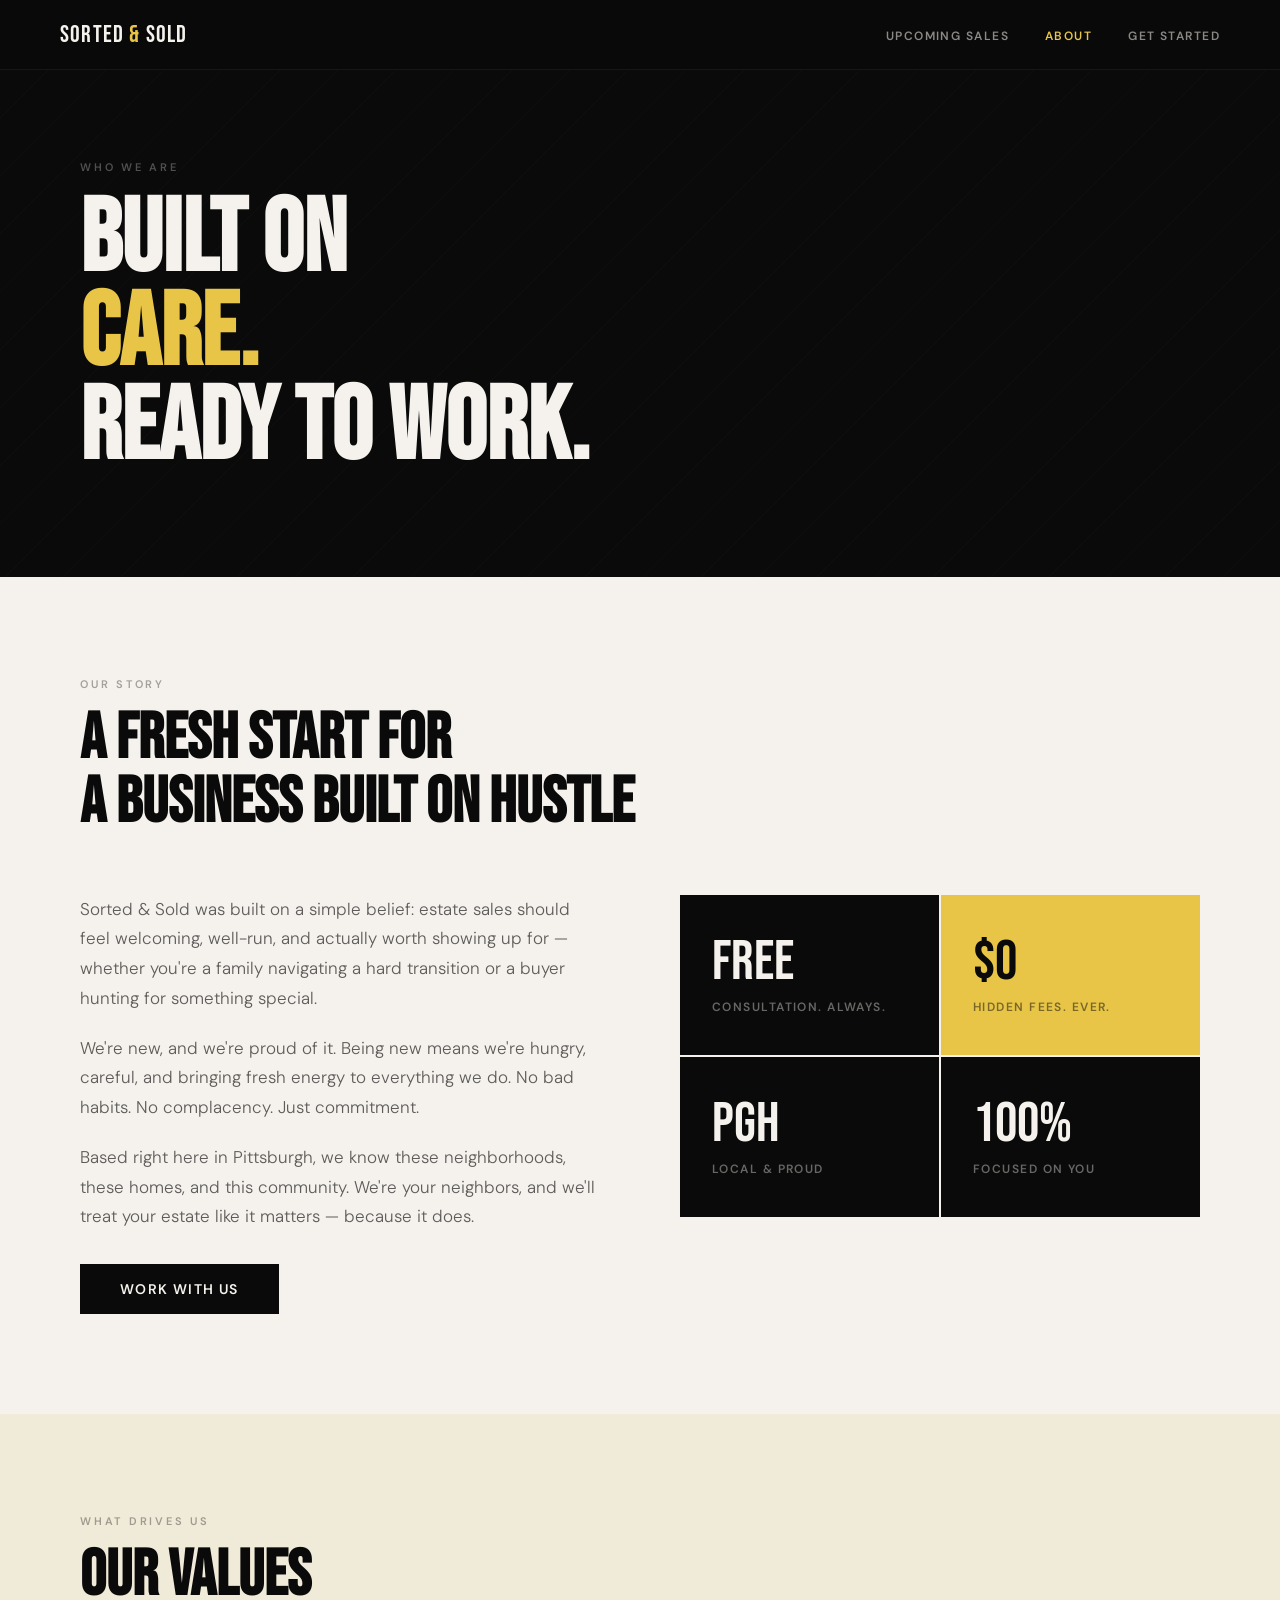
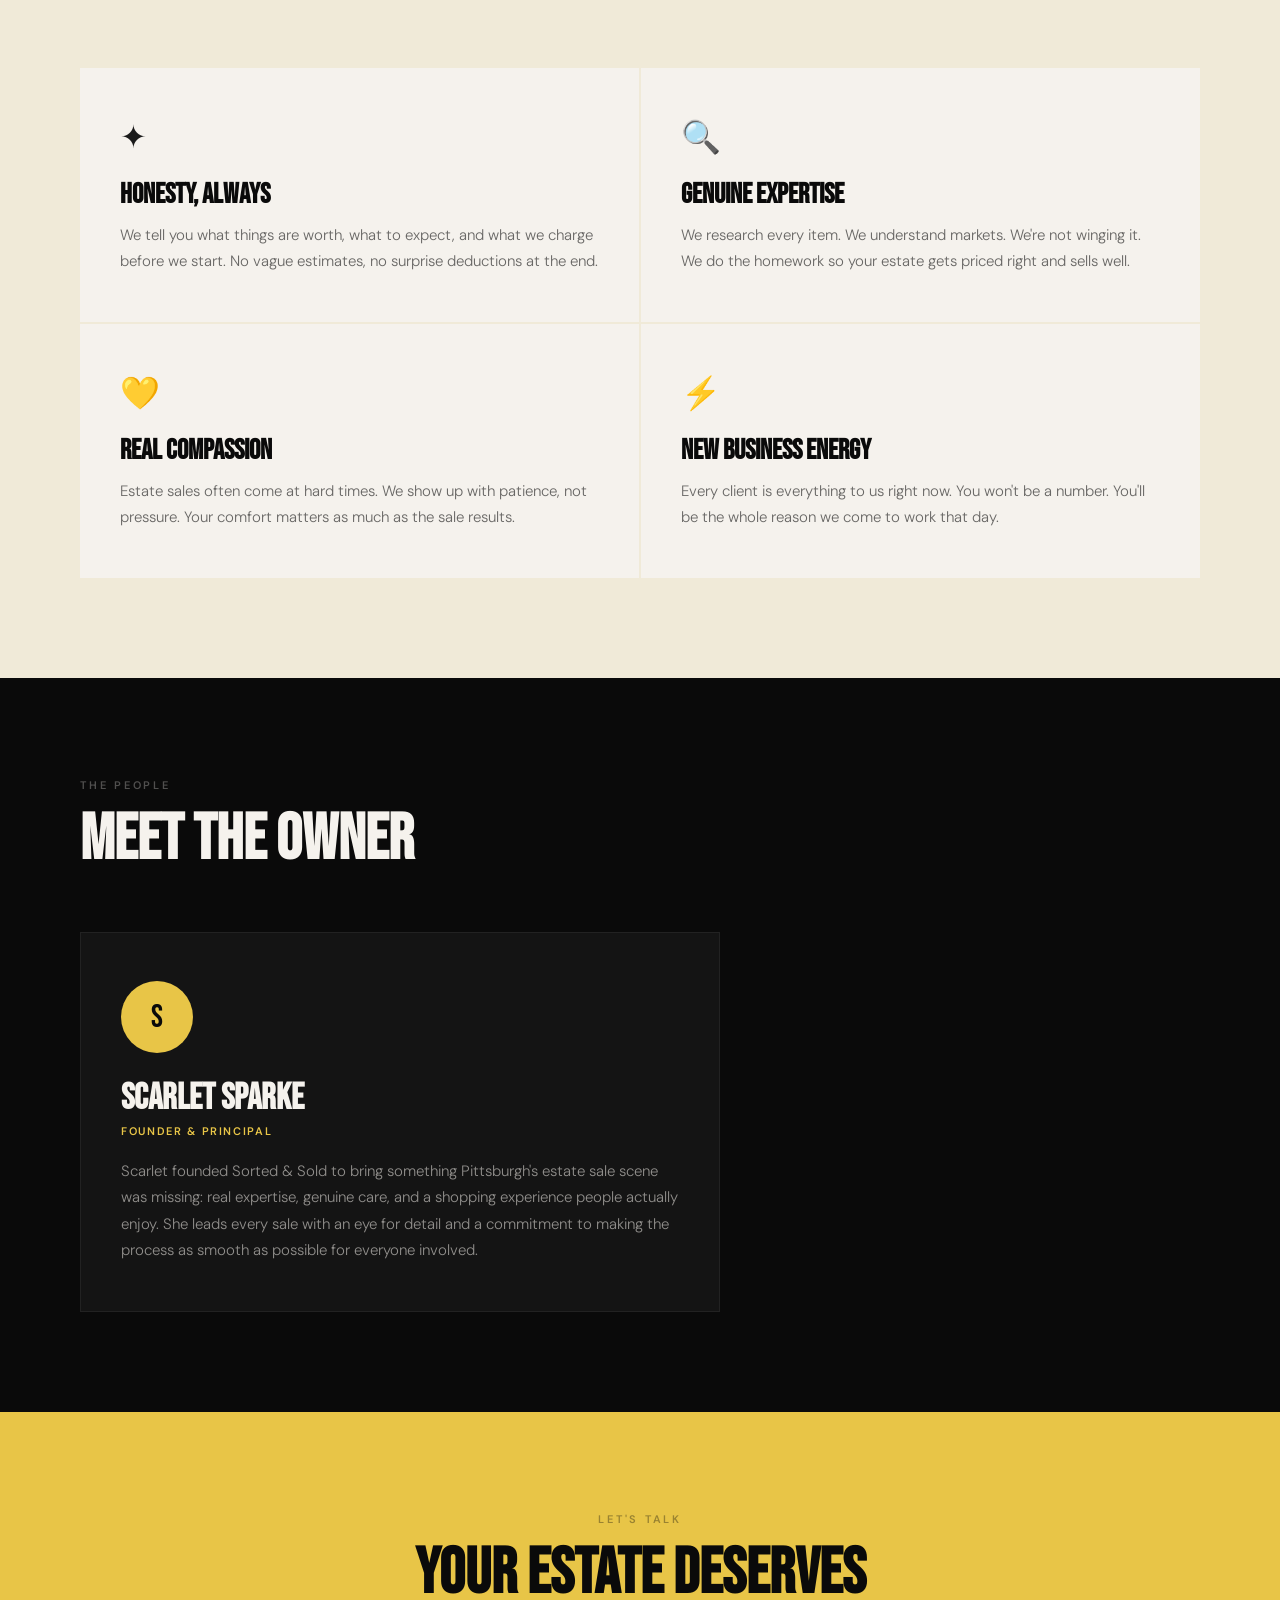
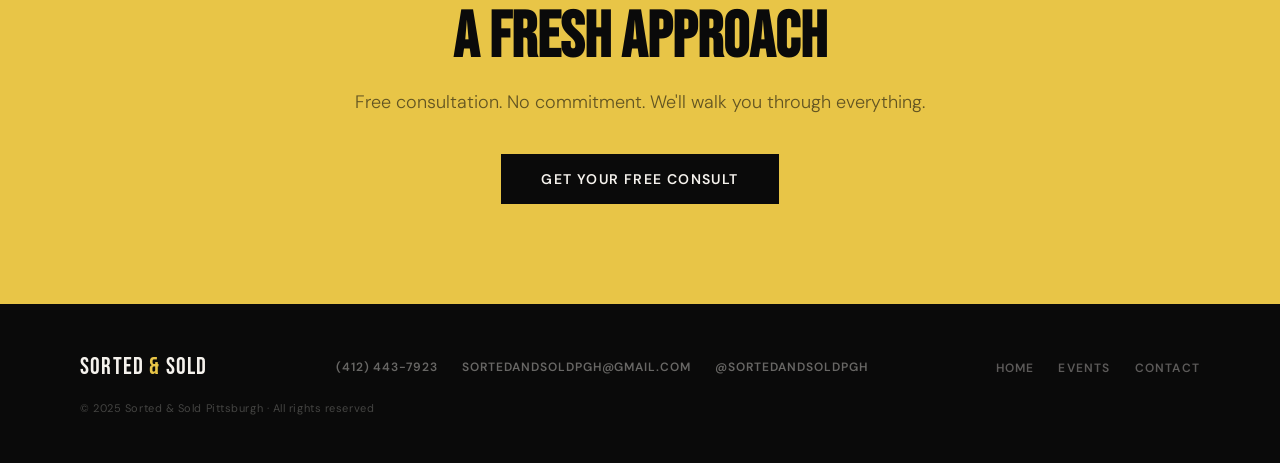
==== commit 39c6c068: "Redesign all pages to match new bold aesthetic, add services and consult form - Rebuild about, conta" ====
--- a/about.html
+++ b/about.html
@@ -3,172 +3,353 @@
 <head>
   <meta charset="UTF-8" />
   <meta name="viewport" content="width=device-width, initial-scale=1.0" />
-  <title>About — Sorted &amp; Sold</title>
-  <link rel="stylesheet" href="styles.css" />
+  <title>About — Sorted &amp; Sold Pittsburgh</title>
+  <link rel="preconnect" href="https://fonts.googleapis.com">
+  <link href="https://fonts.googleapis.com/css2?family=Bebas+Neue&family=DM+Sans:ital,wght@0,300;0,400;0,600;1,300&display=swap" rel="stylesheet">
+  <style>
+    :root {
+      --black: #0a0a0a;
+      --white: #f5f2ed;
+      --cream: #f0ead8;
+      --accent: #e8c547;
+      --text: #1a1a1a;
+    }
+
+    * { margin: 0; padding: 0; box-sizing: border-box; }
+    html { scroll-behavior: smooth; }
+    body { background: var(--white); color: var(--text); font-family: 'DM Sans', sans-serif; overflow-x: hidden; }
+
+    /* NAV */
+    nav {
+      position: fixed; top: 0; left: 0; right: 0; z-index: 100;
+      display: flex; align-items: center; justify-content: space-between;
+      padding: 20px 60px;
+      background: rgba(10,10,10,0.92);
+      backdrop-filter: blur(12px);
+      border-bottom: 1px solid rgba(255,255,255,0.06);
+    }
+    .nav-logo {
+      font-family: 'Bebas Neue', sans-serif;
+      font-size: 24px; letter-spacing: 0.05em;
+      color: var(--white); text-decoration: none;
+    }
+    .nav-logo span { color: var(--accent); }
+    .nav-links { display: flex; gap: 36px; list-style: none; }
+    .nav-links a {
+      font-size: 12px; font-weight: 600; letter-spacing: 0.12em;
+      text-transform: uppercase; color: rgba(245,242,237,0.55);
+      text-decoration: none; transition: color 0.2s;
+    }
+    .nav-links a:hover { color: var(--accent); }
+
+    /* PAGE HERO */
+    .page-hero {
+      background: var(--black);
+      padding: 160px 80px 100px;
+      position: relative; overflow: hidden;
+    }
+    .page-hero::before {
+      content: '';
+      position: absolute; inset: 0;
+      background: repeating-linear-gradient(
+        -45deg, transparent, transparent 40px,
+        rgba(255,255,255,0.015) 40px, rgba(255,255,255,0.015) 41px
+      );
+      pointer-events: none;
+    }
+    .page-hero-label {
+      font-size: 11px; font-weight: 600; letter-spacing: 0.25em;
+      text-transform: uppercase; color: rgba(245,242,237,0.3);
+      margin-bottom: 20px; display: block;
+    }
+    .page-hero h1 {
+      font-family: 'Bebas Neue', sans-serif;
+      font-size: clamp(60px, 8vw, 110px);
+      line-height: 0.92; color: var(--white);
+    }
+    .page-hero h1 span { color: var(--accent); }
+
+    /* SECTIONS */
+    .section { padding: 100px 80px; }
+    .section-label {
+      font-size: 11px; font-weight: 600; letter-spacing: 0.25em;
+      text-transform: uppercase; color: rgba(10,10,10,0.35);
+      margin-bottom: 16px; display: block;
+    }
+    .section-title {
+      font-family: 'Bebas Neue', sans-serif;
+      font-size: clamp(40px, 5vw, 68px);
+      line-height: 1; color: var(--black);
+    }
+
+    /* STORY */
+    .story-grid {
+      display: grid; grid-template-columns: 1fr 1fr;
+      gap: 80px; align-items: start; margin-top: 60px;
+    }
+    .story-body p {
+      font-size: 17px; font-weight: 300; line-height: 1.75;
+      color: rgba(10,10,10,0.65); margin-bottom: 20px;
+    }
+    .story-stats {
+      display: grid; grid-template-columns: 1fr 1fr; gap: 2px;
+    }
+    .stat-box {
+      background: var(--black); padding: 40px 32px;
+    }
+    .stat-box.accent { background: var(--accent); }
+    .stat-big {
+      font-family: 'Bebas Neue', sans-serif;
+      font-size: 56px; line-height: 1;
+      color: var(--white); margin-bottom: 8px;
+    }
+    .stat-box.accent .stat-big { color: var(--black); }
+    .stat-desc {
+      font-size: 12px; font-weight: 600; letter-spacing: 0.12em;
+      text-transform: uppercase; color: rgba(245,242,237,0.4);
+    }
+    .stat-box.accent .stat-desc { color: rgba(10,10,10,0.5); }
+
+    /* VALUES */
+    .values-section { background: var(--cream); }
+    .values-grid {
+      display: grid; grid-template-columns: repeat(2, 1fr);
+      gap: 2px; margin-top: 60px;
+    }
+    .value-card {
+      background: var(--white); padding: 48px 40px;
+    }
+    .value-icon {
+      font-size: 32px; margin-bottom: 20px;
+    }
+    .value-card h3 {
+      font-family: 'Bebas Neue', sans-serif;
+      font-size: 28px; color: var(--black);
+      margin-bottom: 12px;
+    }
+    .value-card p {
+      font-size: 15px; font-weight: 300;
+      color: rgba(10,10,10,0.6); line-height: 1.7;
+    }
+
+    /* TEAM */
+    .team-section { background: var(--black); }
+    .team-section .section-label { color: rgba(245,242,237,0.3); }
+    .team-section .section-title { color: var(--white); }
+    .team-card {
+      background: rgba(255,255,255,0.04);
+      border: 1px solid rgba(255,255,255,0.06);
+      padding: 48px 40px; margin-top: 60px;
+      max-width: 640px;
+    }
+    .team-avatar {
+      width: 72px; height: 72px; border-radius: 50%;
+      background: var(--accent);
+      font-family: 'Bebas Neue', sans-serif;
+      font-size: 32px; color: var(--black);
+      display: flex; align-items: center; justify-content: center;
+      margin-bottom: 24px;
+    }
+    .team-card h3 {
+      font-family: 'Bebas Neue', sans-serif;
+      font-size: 36px; color: var(--white); margin-bottom: 4px;
+    }
+    .team-role {
+      font-size: 11px; font-weight: 600; letter-spacing: 0.15em;
+      text-transform: uppercase; color: var(--accent);
+      margin-bottom: 20px;
+    }
+    .team-card p {
+      font-size: 15px; font-weight: 300;
+      color: rgba(245,242,237,0.55); line-height: 1.75;
+    }
+
+    /* CTA */
+    .cta-section {
+      background: var(--accent); padding: 100px 80px;
+      text-align: center;
+    }
+    .cta-section .section-title { margin-bottom: 20px; }
+    .cta-section p {
+      font-size: 18px; font-weight: 300;
+      color: rgba(10,10,10,0.6); margin-bottom: 40px;
+    }
+    .btn-primary {
+      background: var(--black); color: var(--white);
+      font-family: 'DM Sans', sans-serif;
+      font-weight: 600; font-size: 14px;
+      letter-spacing: 0.1em; text-transform: uppercase;
+      padding: 16px 40px; text-decoration: none;
+      display: inline-block; transition: transform 0.2s, box-shadow 0.2s;
+    }
+    .btn-primary:hover {
+      transform: translate(-3px, -3px);
+      box-shadow: 6px 6px 0 rgba(0,0,0,0.2);
+    }
+    .btn-ghost {
+      border: 1.5px solid rgba(10,10,10,0.3); color: var(--black);
+      font-family: 'DM Sans', sans-serif;
+      font-weight: 400; font-size: 14px; letter-spacing: 0.05em;
+      padding: 16px 40px; text-decoration: none;
+      display: inline-block; transition: border-color 0.2s;
+      margin-left: 16px;
+    }
+
+    /* FOOTER */
+    footer {
+      background: var(--black); padding: 48px 80px;
+      display: flex; align-items: center;
+      justify-content: space-between; flex-wrap: wrap; gap: 20px;
+    }
+    .footer-brand {
+      font-family: 'Bebas Neue', sans-serif;
+      font-size: 24px; color: var(--white); letter-spacing: 0.05em;
+    }
+    .footer-brand span { color: var(--accent); }
+    .footer-contact {
+      display: flex; gap: 24px; flex-wrap: wrap; align-items: center;
+    }
+    .footer-contact a {
+      font-size: 12px; font-weight: 600; letter-spacing: 0.08em;
+      text-transform: uppercase; color: rgba(245,242,237,0.4);
+      text-decoration: none; transition: color 0.2s;
+    }
+    .footer-contact a:hover { color: var(--accent); }
+    .footer-links { display: flex; gap: 24px; list-style: none; }
+    .footer-links a {
+      font-size: 12px; font-weight: 600; letter-spacing: 0.1em;
+      text-transform: uppercase; color: rgba(245,242,237,0.35);
+      text-decoration: none; transition: color 0.2s;
+    }
+    .footer-links a:hover { color: var(--accent); }
+    .footer-copy {
+      font-size: 11px; color: rgba(245,242,237,0.25); letter-spacing: 0.05em;
+    }
+
+    @media (max-width: 900px) {
+      nav { padding: 16px 24px; }
+      .page-hero { padding: 120px 24px 80px; }
+      .section { padding: 60px 24px; }
+      .story-grid { grid-template-columns: 1fr; gap: 40px; }
+      .values-grid { grid-template-columns: 1fr; }
+      .cta-section { padding: 60px 24px; }
+      footer { flex-direction: column; text-align: center; padding: 40px 24px; gap: 16px; }
+      .footer-contact { justify-content: center; }
+      .footer-links { justify-content: center; }
+    }
+  </style>
 </head>
 <body>
 
-<nav id="mainNav">
-  <a class="logo-wrap" href="index.html">
-    <div class="logo-wordmark">
-      Sorted &amp; Sold
-      <span class="logo-sparkle-group">
-        <span class="sparkle"><svg width="18" height="18" viewBox="0 0 24 24"><path d="M12 2 L13.5 10.5 L22 12 L13.5 13.5 L12 22 L10.5 13.5 L2 12 L10.5 10.5 Z" fill="#e8a020"/></svg></span>
-        <span class="sparkle"><svg width="14" height="14" viewBox="0 0 24 24"><path d="M12 2 L13.5 10.5 L22 12 L13.5 13.5 L12 22 L10.5 13.5 L2 12 L10.5 10.5 Z" fill="#f5bb4a"/></svg></span>
-        <span class="sparkle"><svg width="10" height="10" viewBox="0 0 24 24"><path d="M12 2 L13.5 10.5 L22 12 L13.5 13.5 L12 22 L10.5 13.5 L2 12 L10.5 10.5 Z" fill="#e8a020"/></svg></span>
-      </span>
-    </div>
-    <span class="logo-tagline">Estate Sales · Pittsburgh</span>
-  </a>
-  <ul class="nav-links" id="navLinks">
-    <li><a href="index.html" data-page="index.html">Home</a></li>
-    <li><a href="about.html" data-page="about.html">About</a></li>
-    <li><a href="events.html" data-page="events.html">Events</a></li>
-    <li><a href="contact.html" data-page="contact.html" class="nav-cta">Get Started</a></li>
+<nav>
+  <a href="/" class="nav-logo">Sorted <span>&</span> Sold</a>
+  <ul class="nav-links">
+    <li><a href="events.html">Upcoming Sales</a></li>
+    <li><a href="about.html" style="color:var(--accent)">About</a></li>
+    <li><a href="contact.html">Get Started</a></li>
   </ul>
-  <div class="hamburger" id="hamburger"><span></span><span></span><span></span></div>
 </nav>
 
+<!-- HERO -->
 <div class="page-hero">
-  <div class="page-hero-bg"></div>
-  <div class="page-hero-lines"></div>
-  <div class="page-hero-content">
-    <span class="section-label">Our Story</span>
-    <h1>We're Just Getting<br><em>Started.</em> That's the Point.</h1>
-  </div>
+  <span class="page-hero-label">Who We Are</span>
+  <h1>Built on<br><span>Care.</span><br>Ready to Work.</h1>
 </div>
 
-<div class="about-story">
-  <div class="about-story-text">
-    <span class="section-label">Who We Are</span>
-    <h2>A Fresh Start for<br>a Business Built on Care</h2>
-    <div class="divider" style="margin:1.5rem 0"><div class="divider-diamond"></div></div>
-    <p>Sorted &amp; Sold was born out of a genuine belief: that estate sales should feel welcoming, well-run, and actually fun, for everyone involved. Whether you're a family navigating a difficult transition or a shopper hunting for something special, you deserve better than a chaotic, disorganized mess.</p>
-    <p>We're a new business, and we're proud of it. Being new means we're hungry, careful, and bringing fresh energy to everything we do. We don't have complacency. We have commitment.</p>
-    <p>Based right here in Pittsburgh, we know these neighborhoods, these homes, and this community. We're your neighbors, and we'll treat your estate like it's our own family's.</p>
-    <a href="contact.html" class="btn btn-coral" style="margin-top:1.5rem;display:inline-block">Work With Us</a>
-  </div>
-  <div class="about-visual">
-    <div class="about-card">
-      <div class="about-stat">
-        <div class="num">100%</div>
-        <div class="label">Focused on You</div>
+<!-- STORY -->
+<section class="section">
+  <span class="section-label">Our Story</span>
+  <h2 class="section-title">A Fresh Start for<br>a Business Built on Hustle</h2>
+  <div class="story-grid">
+    <div class="story-body">
+      <p>Sorted &amp; Sold was built on a simple belief: estate sales should feel welcoming, well-run, and actually worth showing up for — whether you're a family navigating a hard transition or a buyer hunting for something special.</p>
+      <p>We're new, and we're proud of it. Being new means we're hungry, careful, and bringing fresh energy to everything we do. No bad habits. No complacency. Just commitment.</p>
+      <p>Based right here in Pittsburgh, we know these neighborhoods, these homes, and this community. We're your neighbors, and we'll treat your estate like it matters — because it does.</p>
+      <a href="contact.html" class="btn-primary" style="margin-top:12px">Work With Us</a>
+    </div>
+    <div class="story-stats">
+      <div class="stat-box">
+        <div class="stat-big">Free</div>
+        <div class="stat-desc">Consultation. Always.</div>
       </div>
-      <div class="about-stat">
-        <div class="num">Free</div>
-        <div class="label">Initial Consultation</div>
+      <div class="stat-box accent">
+        <div class="stat-big">$0</div>
+        <div class="stat-desc">Hidden Fees. Ever.</div>
       </div>
-      <div class="about-stat">
-        <div class="num">PITTs</div>
-        <div class="label">Proudly Local &amp; Pittsburgh-Based</div>
+      <div class="stat-box">
+        <div class="stat-big">PGH</div>
+        <div class="stat-desc">Local &amp; Proud</div>
       </div>
-      <div class="about-stat">
-        <div class="num">0</div>
-        <div class="label">Hidden Fees. Ever.</div>
-      </div>
-    </div>
-  </div>
-</div>
-
-<section class="values-section">
-  <div class="values-inner">
-    <span class="section-label" style="text-align:center;display:block">What Drives Us</span>
-    <h2>Our Values</h2>
-    <div class="divider" style="max-width:200px;margin:1.5rem auto 3rem"><div class="divider-diamond"></div></div>
-    <div class="values-grid">
-      <div class="value-item">
-        <div class="value-icon">✦</div>
-        <div>
-          <h3>Honesty, Always</h3>
-          <p>We tell you what things are worth, what to expect, and what we charge, before we start. No vague estimates, no surprise deductions at the end.</p>
-        </div>
-      </div>
-      <div class="value-item">
-        <div class="value-icon">🔍</div>
-        <div>
-          <h3>Genuine Expertise</h3>
-          <p>We research every item. We understand markets. We're not winging it. We're doing the homework so your estate gets priced right and sells well.</p>
-        </div>
-      </div>
-      <div class="value-item">
-        <div class="value-icon">💛</div>
-        <div>
-          <h3>Real Compassion</h3>
-          <p>Estate sales often come at hard times. We show up with patience, not pressure. Your comfort matters as much as the sale results.</p>
-        </div>
-      </div>
-      <div class="value-item">
-        <div class="value-icon">⚡</div>
-        <div>
-          <h3>New Business Energy</h3>
-          <p>Every client is everything to us right now. You won't be a number. You'll be the whole reason we come to work that day.</p>
-        </div>
+      <div class="stat-box">
+        <div class="stat-big">100%</div>
+        <div class="stat-desc">Focused on You</div>
       </div>
     </div>
   </div>
 </section>
 
-<section class="team-section">
-  <span class="section-label" style="text-align:center;display:block">The People</span>
-  <h2>Meet the Owner</h2>
-  <div class="divider" style="max-width:200px;margin:1.5rem auto 3rem"><div class="divider-diamond"></div></div>
-  <div class="team-grid">
-    <div class="team-card">
-      <div class="team-avatar">S</div>
-      <h3>Scarlet Sparke</h3>
-      <div class="role">Founder &amp; Principal</div>
-      <p>Lorem ipsum, dolor sit amet consectetur adipisicing elit. Reiciendis, debitis impedit facere optio nostrum voluptatum ratione culpa, nulla veritatis recusandae commodi! Debitis incidunt nam inventore facilis dolorem dolorum nihil autem?</p>
+<!-- VALUES -->
+<section class="section values-section">
+  <span class="section-label">What Drives Us</span>
+  <h2 class="section-title">Our Values</h2>
+  <div class="values-grid">
+    <div class="value-card">
+      <div class="value-icon">✦</div>
+      <h3>Honesty, Always</h3>
+      <p>We tell you what things are worth, what to expect, and what we charge before we start. No vague estimates, no surprise deductions at the end.</p>
+    </div>
+    <div class="value-card">
+      <div class="value-icon">🔍</div>
+      <h3>Genuine Expertise</h3>
+      <p>We research every item. We understand markets. We're not winging it. We do the homework so your estate gets priced right and sells well.</p>
+    </div>
+    <div class="value-card">
+      <div class="value-icon">💛</div>
+      <h3>Real Compassion</h3>
+      <p>Estate sales often come at hard times. We show up with patience, not pressure. Your comfort matters as much as the sale results.</p>
+    </div>
+    <div class="value-card">
+      <div class="value-icon">⚡</div>
+      <h3>New Business Energy</h3>
+      <p>Every client is everything to us right now. You won't be a number. You'll be the whole reason we come to work that day.</p>
     </div>
   </div>
 </section>
 
-<section class="cta-banner">
+<!-- TEAM -->
+<section class="section team-section">
+  <span class="section-label">The People</span>
+  <h2 class="section-title">Meet the Owner</h2>
+  <div class="team-card">
+    <div class="team-avatar">S</div>
+    <h3>Scarlet Sparke</h3>
+    <div class="team-role">Founder &amp; Principal</div>
+    <p>Scarlet founded Sorted &amp; Sold to bring something Pittsburgh's estate sale scene was missing: real expertise, genuine care, and a shopping experience people actually enjoy. She leads every sale with an eye for detail and a commitment to making the process as smooth as possible for everyone involved.</p>
+  </div>
+</section>
+
+<!-- CTA -->
+<section class="cta-section">
   <span class="section-label">Let's Talk</span>
-  <h2>Your Estate Deserves<br>a Fresh Approach</h2>
-  <p>Free consultation. Come see what we're all about.</p>
-  <a href="contact.html" class="btn btn-gold">Get Your Free Consult</a>
+  <h2 class="section-title">Your Estate Deserves<br>a Fresh Approach</h2>
+  <p>Free consultation. No commitment. We'll walk you through everything.</p>
+  <a href="contact.html" class="btn-primary">Get Your Free Consult</a>
 </section>
 
 <footer>
-  <div class="footer-inner">
-    <div class="footer-brand">
-      <div class="wordmark">Sorted &amp; Sold ✦</div>
-      <div class="tagline">Estate Sales · Pittsburgh</div>
-      <p>Bringing warmth, expertise, and good energy to estate sales across the Pittsburgh area.</p>
-    </div>
-    <div class="footer-col">
-      <h4>Navigate</h4>
-      <ul>
-        <li><a href="index.html">Home</a></li>
-        <li><a href="about.html">About Us</a></li>
-        <li><a href="events.html">Upcoming Sales</a></li>
-        <li><a href="contact.html">Contact</a></li>
-      </ul>
-    </div>
-    <div class="footer-col">
-      <h4>Services</h4>
-      <ul>
-        <li><span>Estate Sales</span></li>
-        <li><span>Appraisals</span></li>
-        <li><span>Buyouts</span></li>
-        <li><span>Online Auctions</span></li>
-      </ul>
-    </div>
-    <div class="footer-col">
-      <h4>Get In Touch</h4>
-      <ul>
-        <li><span><a href="mailto:sortedandsoldpgh@gmail.com">sortedandsoldpgh@gmail.com</a></span></li>
-        <li><span><a href="tel:+4124437923">(412) 443-7923</a></span></li>
-        <li><span>Western PA · Pittsburgh &amp; Surrounding Counties</span></li>
-      </ul>
-    </div>
+  <div class="footer-brand">Sorted <span>&</span> Sold</div>
+  <div class="footer-contact">
+    <a href="tel:+4124437923">(412) 443-7923</a>
+    <a href="mailto:sortedandsoldpgh@gmail.com">sortedandsoldpgh@gmail.com</a>
+    <a href="https://instagram.com/sortedandsoldpgh" target="_blank">@sortedandsoldpgh</a>
   </div>
-  <div class="footer-bottom">
-    <span>&copy; 2025 Sorted &amp; Sold. All rights reserved.</span>
-    <span>Privacy Policy · Terms of Service</span>
-  </div>
+  <ul class="footer-links">
+    <li><a href="/">Home</a></li>
+    <li><a href="events.html">Events</a></li>
+    <li><a href="contact.html">Contact</a></li>
+  </ul>
+  <p class="footer-copy">© 2025 Sorted &amp; Sold Pittsburgh · All rights reserved</p>
 </footer>
 
-<script src="nav.js"></script>
 </body>
 </html>
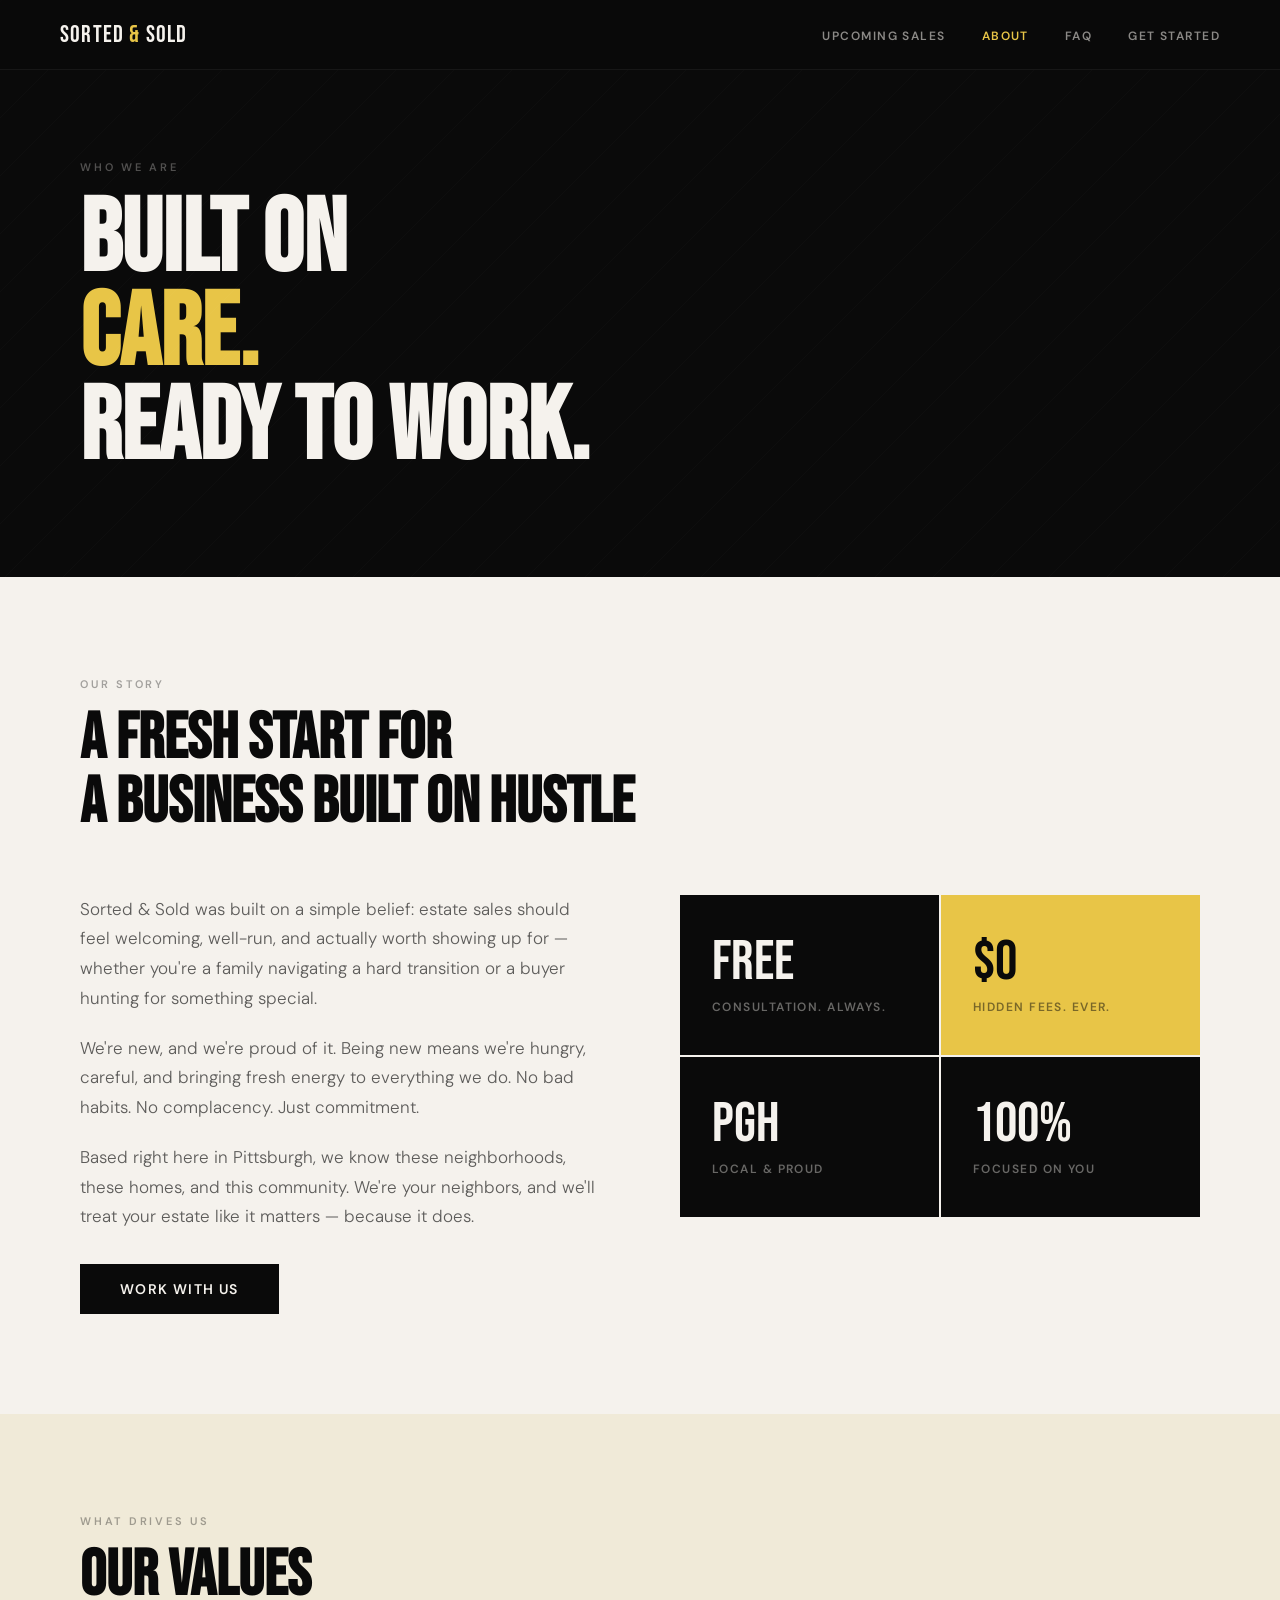
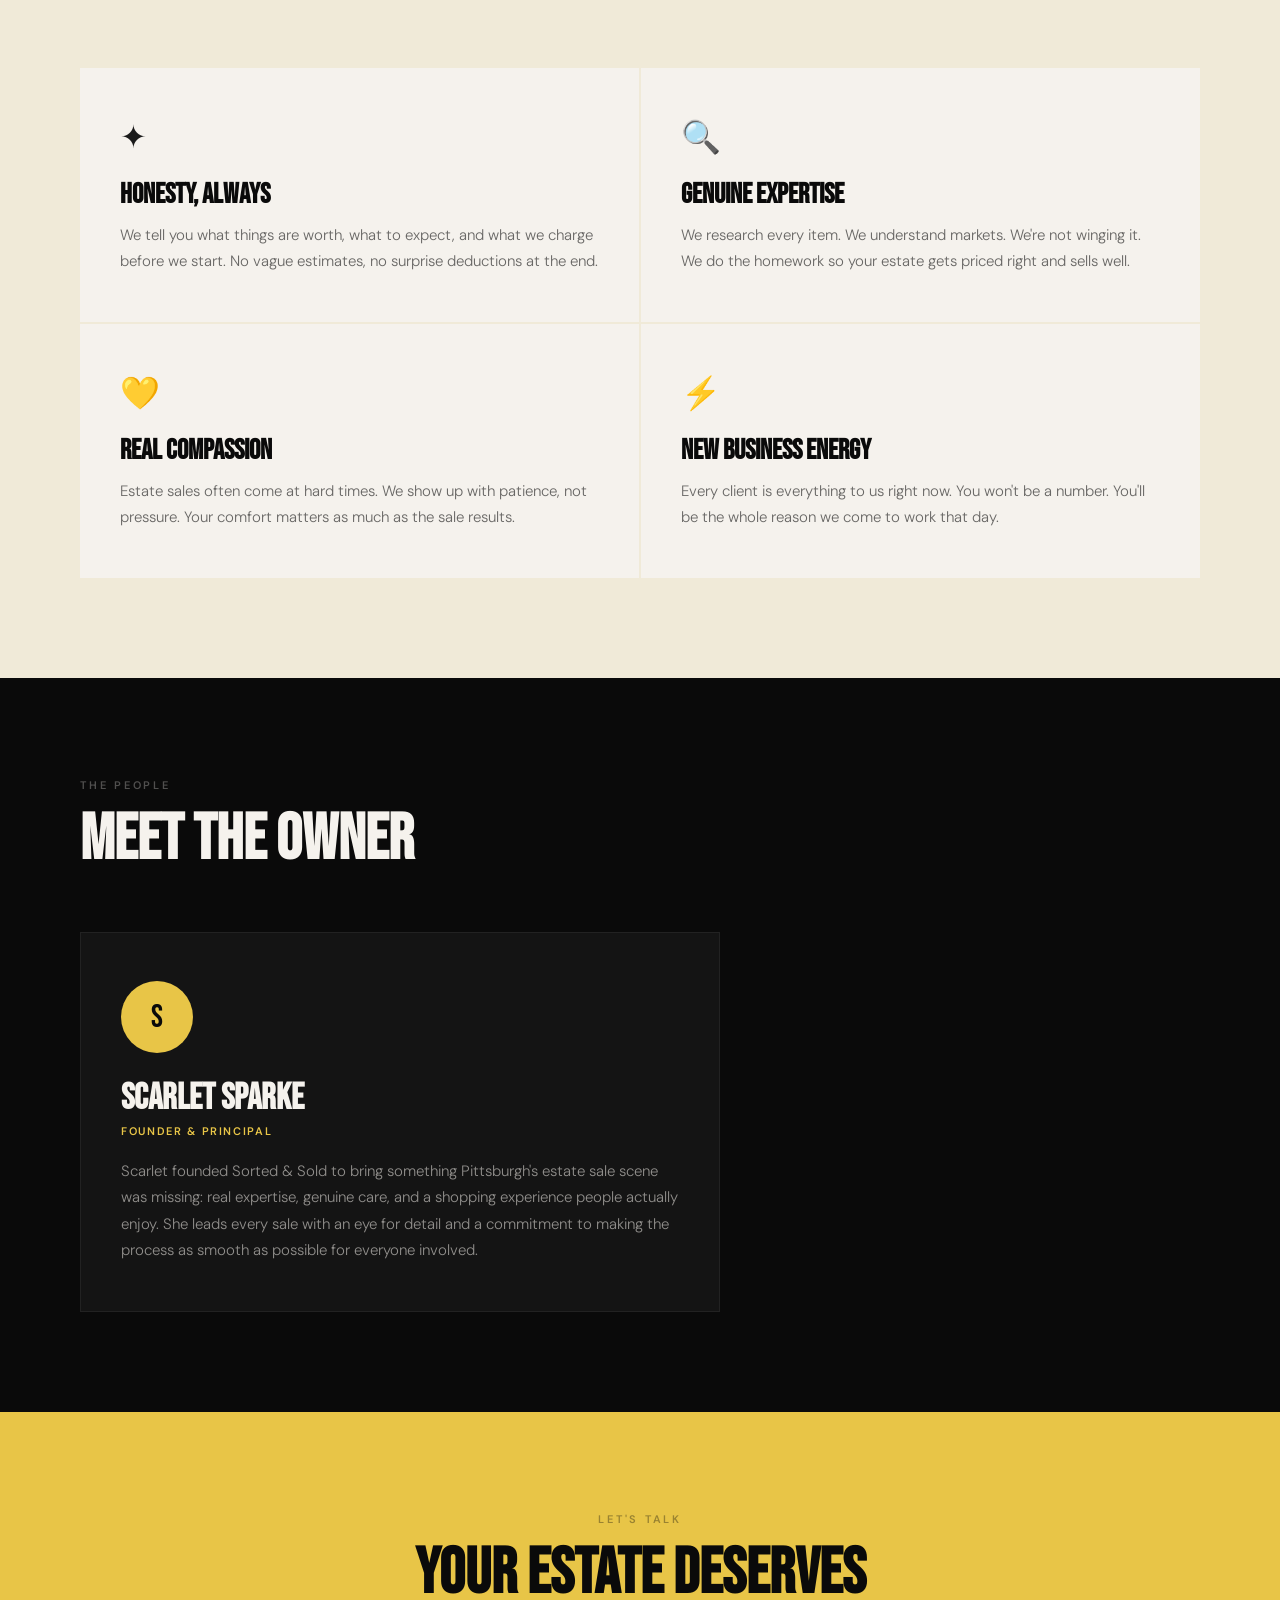
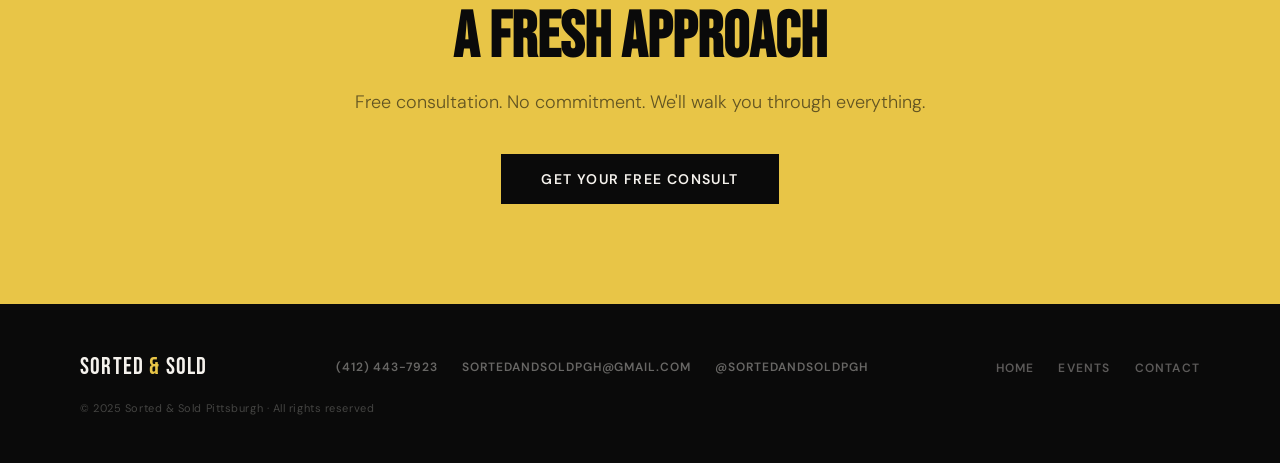
==== commit 900164c8: "Add FAQ page and link across all nav menus - 7 accordion-style Q&As with fun, honest answers - Match" ====
--- a/about.html
+++ b/about.html
@@ -246,6 +246,7 @@
   <ul class="nav-links">
     <li><a href="events.html">Upcoming Sales</a></li>
     <li><a href="about.html" style="color:var(--accent)">About</a></li>
+    <li><a href="faq.html">FAQ</a></li>
     <li><a href="contact.html">Get Started</a></li>
   </ul>
 </nav>
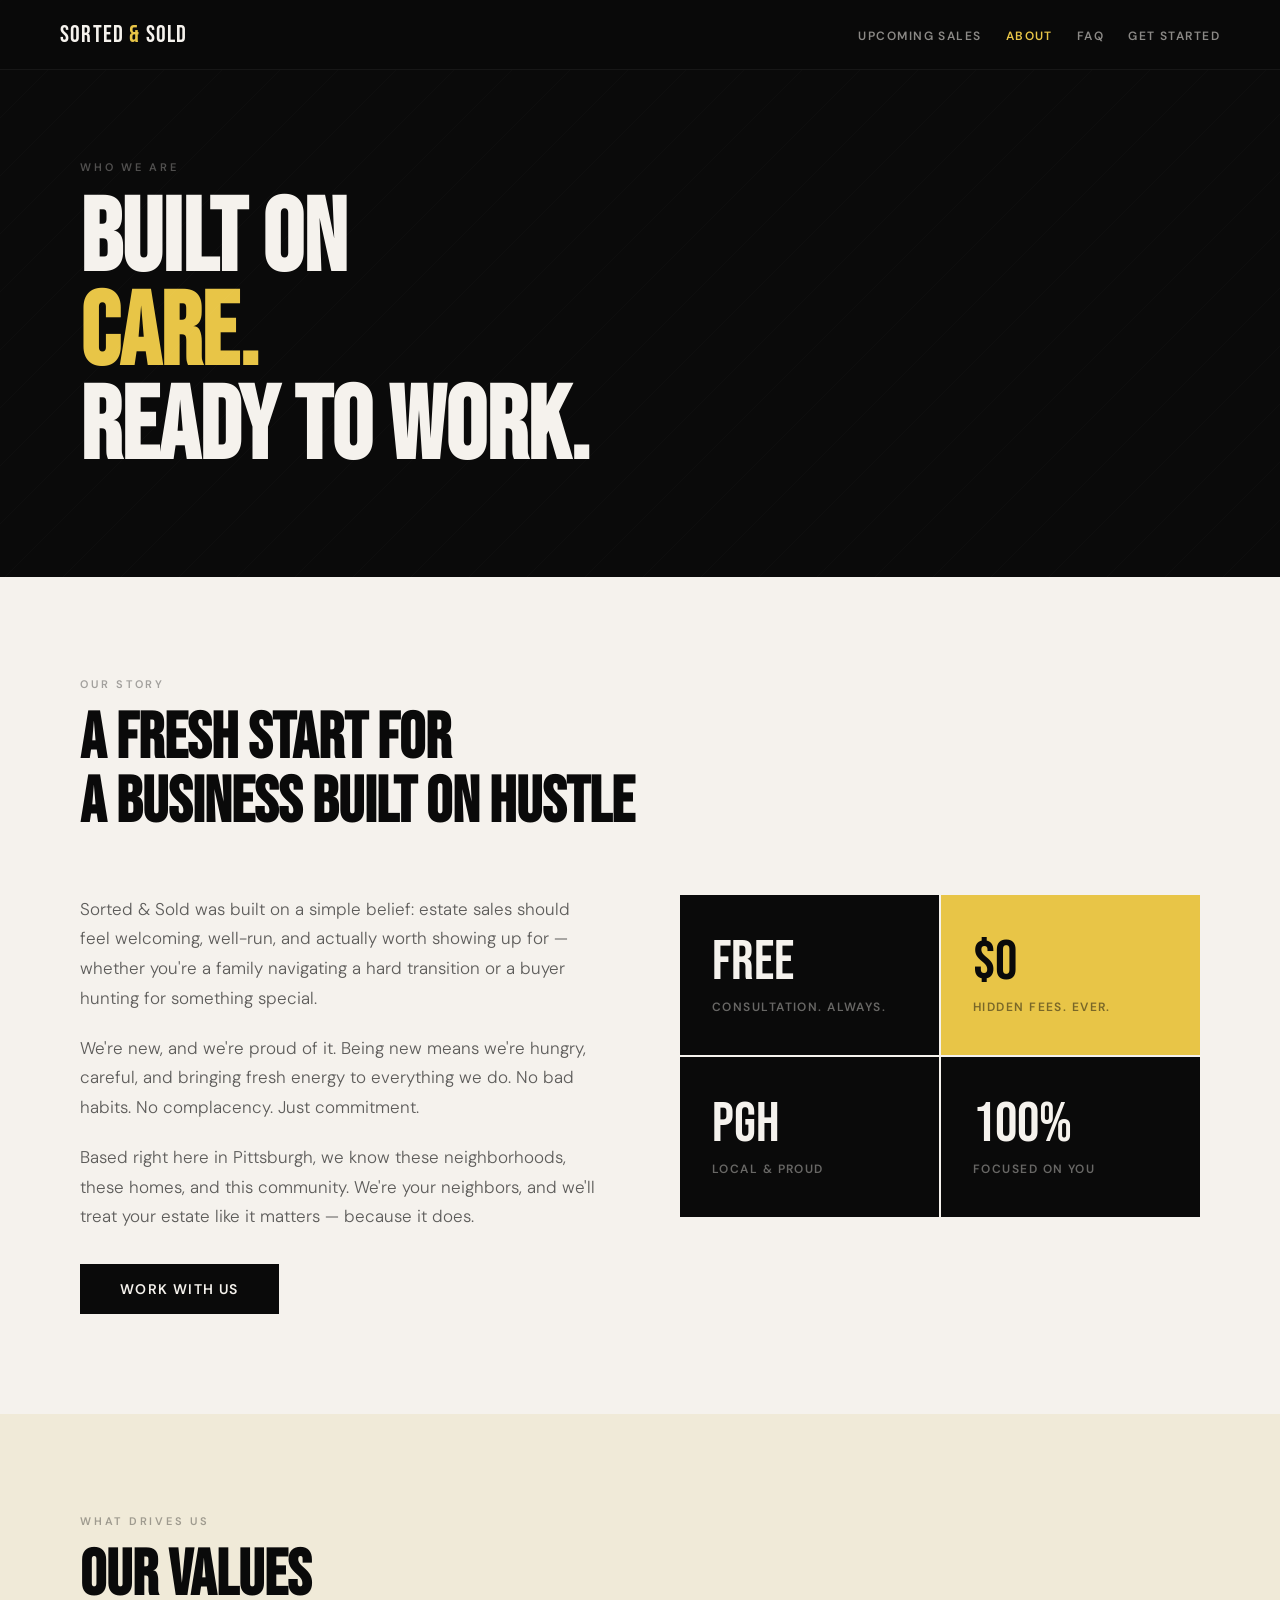
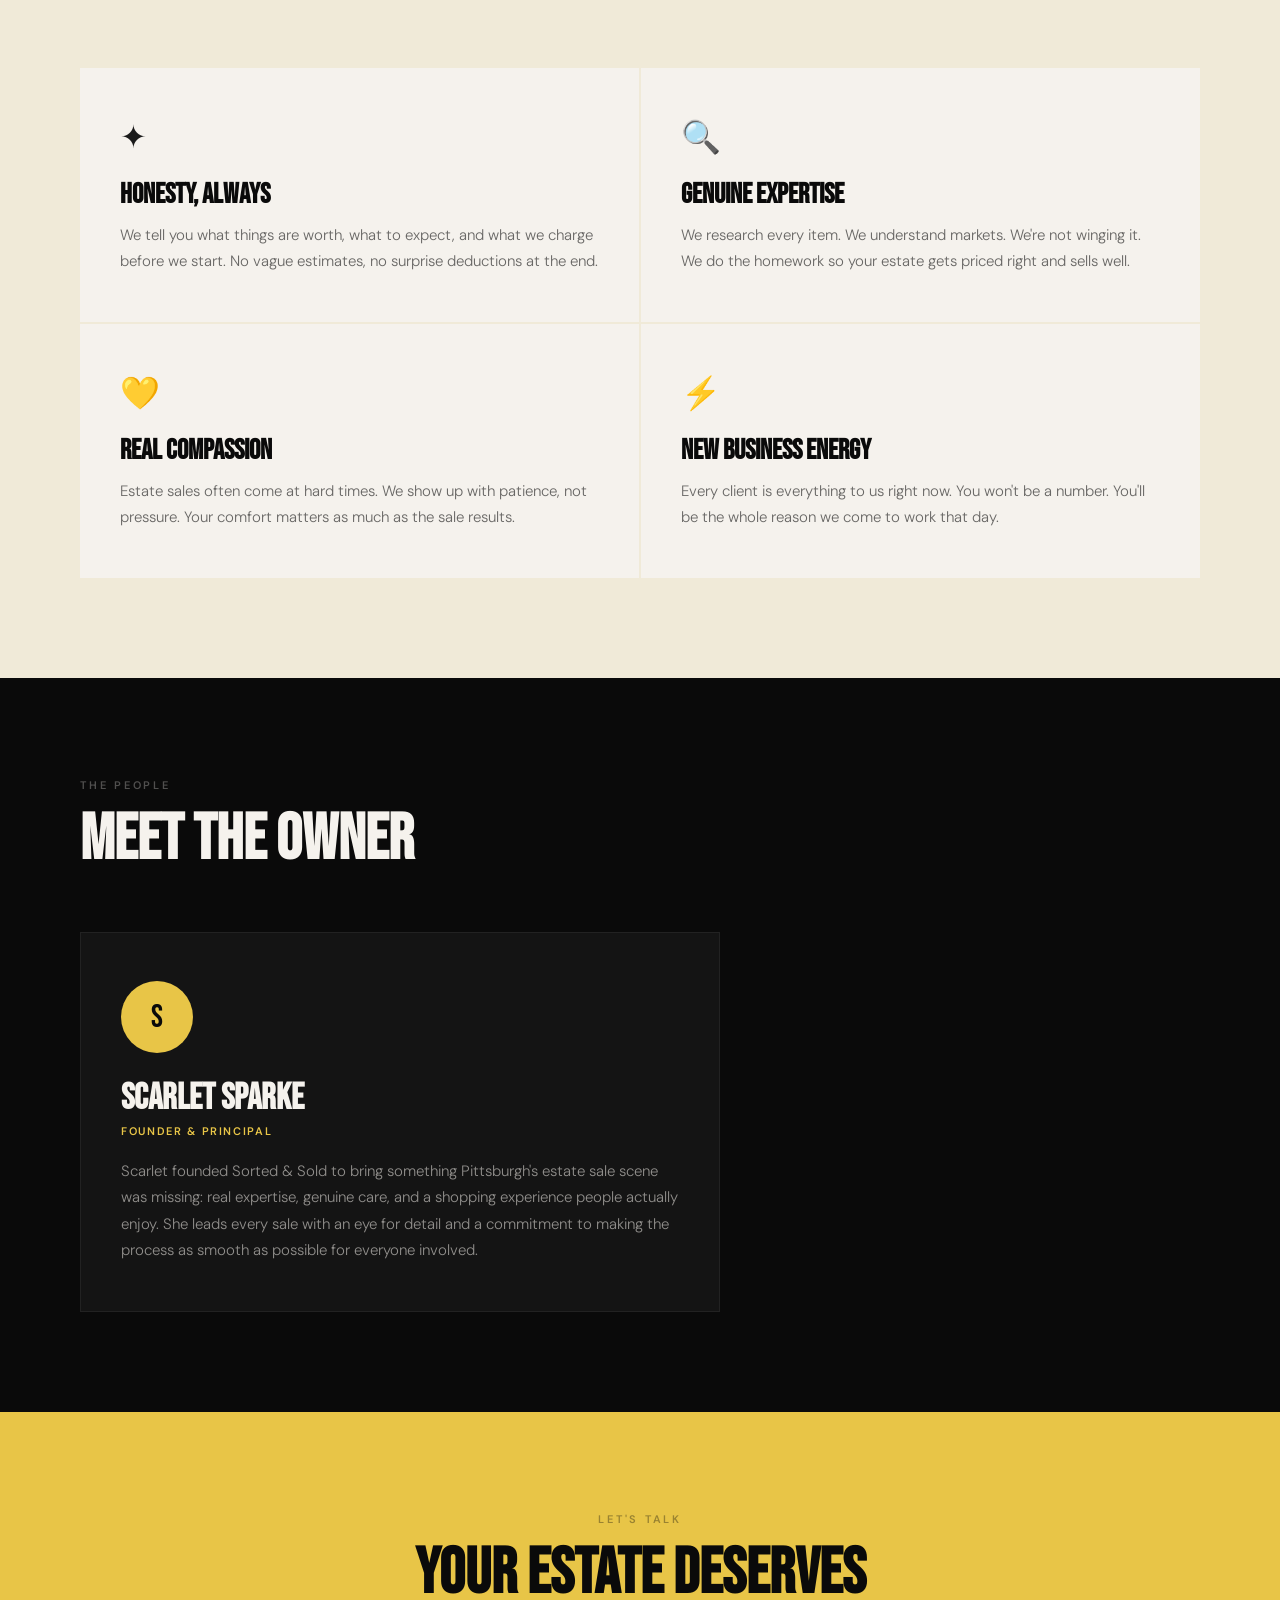
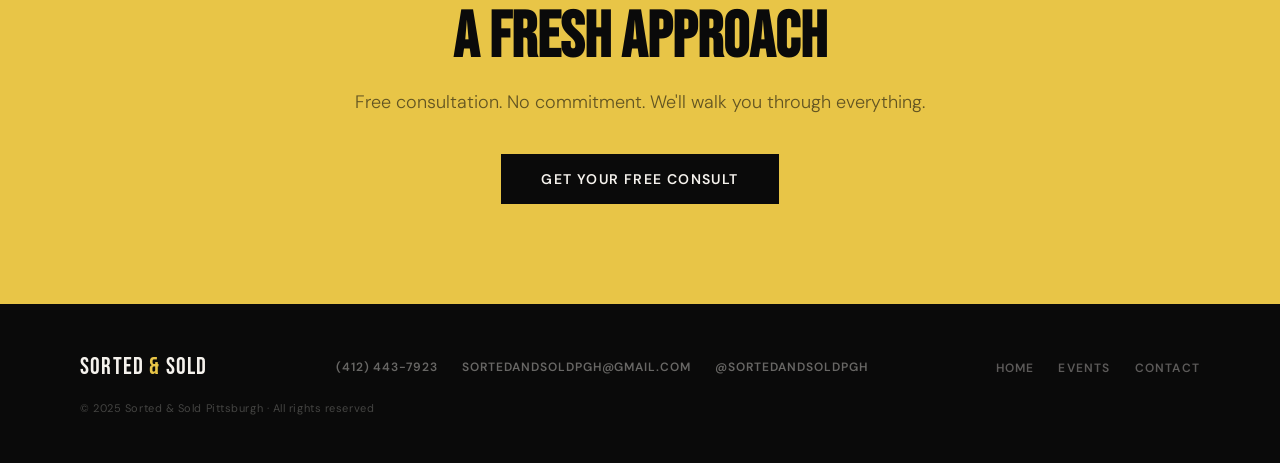
==== commit 57efd9d9: "Replace mobile nav overlay with right-side slide-in drawer - Drawer slides in from right at 75% scre" ====
--- a/about.html
+++ b/about.html
@@ -34,7 +34,7 @@
       color: var(--white); text-decoration: none;
     }
     .nav-logo span { color: var(--accent); }
-    .nav-links { display: flex; gap: 36px; list-style: none; }
+    .nav-links { display: flex; gap: 24px; list-style: none; flex-wrap: nowrap; }
     .nav-links a {
       font-size: 12px; font-weight: 600; letter-spacing: 0.12em;
       text-transform: uppercase; color: rgba(245,242,237,0.55);
@@ -226,7 +226,46 @@
       font-size: 11px; color: rgba(245,242,237,0.25); letter-spacing: 0.05em;
     }
 
+
+    /* HAMBURGER */
+    .hamburger {
+      display: none; flex-direction: column; gap: 5px;
+      background: none; border: none; cursor: pointer;
+      padding: 4px; z-index: 200;
+    }
+    .hamburger span {
+      display: block; width: 26px; height: 2px;
+      background: var(--white);
+      transition: transform 0.3s, opacity 0.3s;
+      transform-origin: center;
+    }
+    .hamburger.open span:nth-child(1) { transform: translateY(7px) rotate(45deg); }
+    .hamburger.open span:nth-child(2) { opacity: 0; }
+    .hamburger.open span:nth-child(3) { transform: translateY(-7px) rotate(-45deg); }
+
     @media (max-width: 900px) {
+      .hamburger { display: flex; }
+      .nav-links {
+        position: fixed; top: 0; right: 0;
+        width: 75%; height: 100vh;
+        background: #0a0a0a;
+        flex-direction: column; align-items: flex-start; justify-content: center;
+        padding: 80px 48px; gap: 2rem;
+        z-index: 160;
+        transform: translateX(100%);
+        transition: transform 0.35s cubic-bezier(0.4,0,0.2,1);
+        display: flex;
+        border-left: 1px solid rgba(255,255,255,0.06);
+      }
+      .nav-links.open { transform: translateX(0); }
+      .nav-links a { font-size: 1rem; letter-spacing: 0.15em; color: rgba(245,242,237,0.7); }
+      .nav-links a:hover { color: var(--accent); }
+      .nav-overlay {
+        display: none; position: fixed; inset: 0;
+        background: rgba(0,0,0,0.55); z-index: 155;
+        backdrop-filter: blur(2px);
+      }
+      .nav-overlay.open { display: block; }
       nav { padding: 16px 24px; }
       .page-hero { padding: 120px 24px 80px; }
       .section { padding: 60px 24px; }
@@ -243,13 +282,17 @@
 
 <nav>
   <a href="/" class="nav-logo">Sorted <span>&</span> Sold</a>
-  <ul class="nav-links">
+  <ul class="nav-links" id="navLinks">
     <li><a href="events.html">Upcoming Sales</a></li>
     <li><a href="about.html" style="color:var(--accent)">About</a></li>
     <li><a href="faq.html">FAQ</a></li>
     <li><a href="contact.html">Get Started</a></li>
   </ul>
+  <button class="hamburger" id="hamburger" onclick="toggleNav()" aria-label="Menu">
+    <span></span><span></span><span></span>
+  </button>
 </nav>
+<div class="nav-overlay" id="navOverlay" onclick="closeNav()"></div>
 
 <!-- HERO -->
 <div class="page-hero">
@@ -352,5 +395,23 @@
   <p class="footer-copy">© 2025 Sorted &amp; Sold Pittsburgh · All rights reserved</p>
 </footer>
 
+
+<script>
+  function toggleNav() {
+    document.getElementById('hamburger').classList.toggle('open');
+    document.getElementById('navLinks').classList.toggle('open');
+    document.getElementById('navOverlay').classList.toggle('open');
+    document.body.style.overflow = document.getElementById('navLinks').classList.contains('open') ? 'hidden' : '';
+  }
+  function closeNav() {
+    document.getElementById('hamburger').classList.remove('open');
+    document.getElementById('navLinks').classList.remove('open');
+    document.getElementById('navOverlay').classList.remove('open');
+    document.body.style.overflow = '';
+  }
+  document.querySelectorAll('#navLinks a').forEach(function(a) {
+    a.addEventListener('click', closeNav);
+  });
+</script>
 </body>
 </html>
